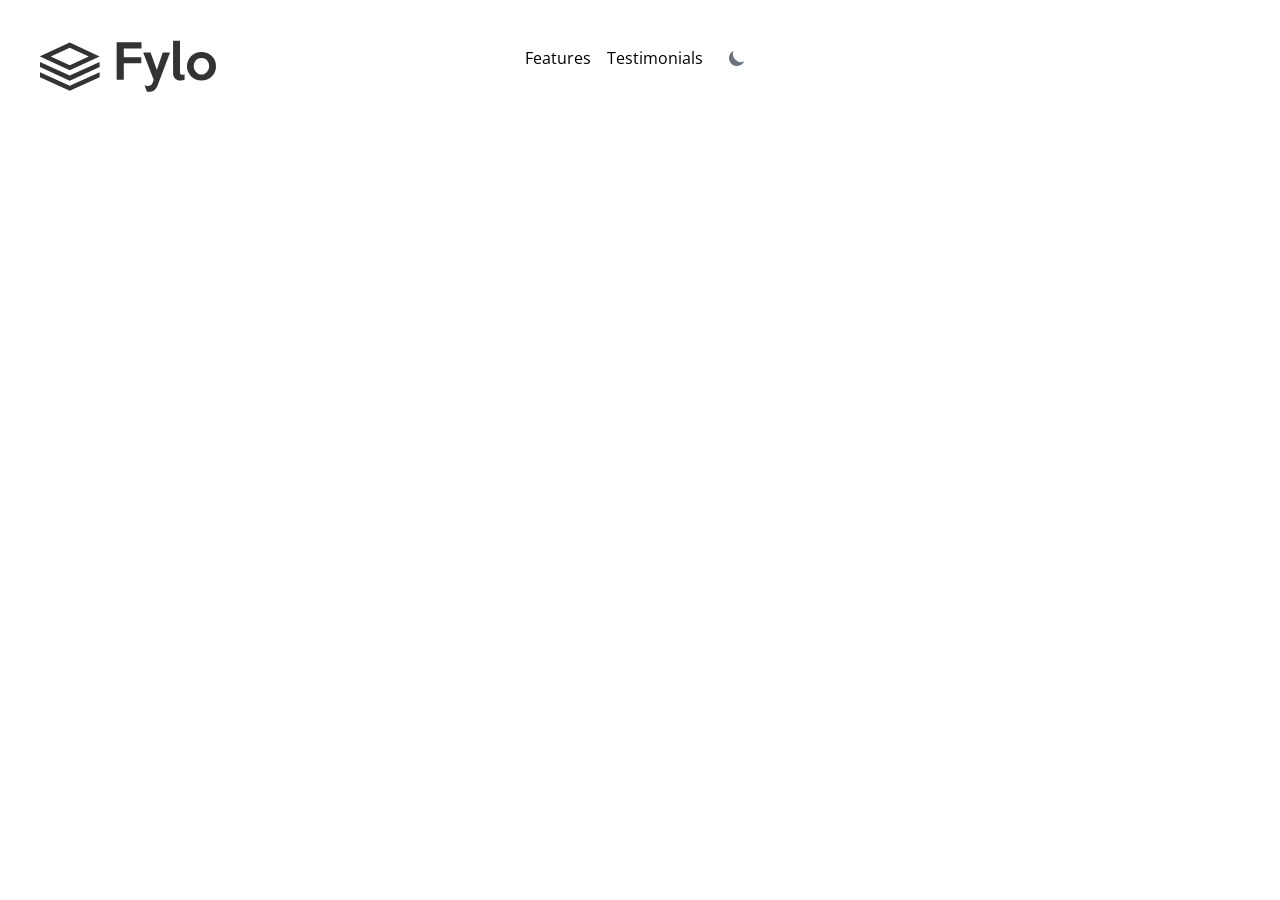
==== src/index.html @ 73c3a091 "set color mode" ====
<!DOCTYPE html>
<html lang="en">
  <head>
    <meta charset="UTF-8" />
    <meta name="viewport" content="width=device-width, initial-scale=1.0" />
    <link rel="preconnect" href="https://fonts.googleapis.com" />
    <link rel="preconnect" href="https://fonts.gstatic.com" crossorigin />
    <link
      href="https://fonts.googleapis.com/css2?family=Open+Sans:wght@400;700&family=Raleway:ital,wght@0,400;0,700;1,400&display=swap"
      rel="stylesheet"
    />
    <link rel="stylesheet" href="../css/style.css" />
    <script>
      if (
        localStorage.getItem("color-theme") === "dark" ||
        (!("color-theme" in localStorage) &&
          window.matchMedia("(prefers-color-scheme: dark)").matches)
      ) {
        document.documentElement.classList.add("dark");
      } else {
        document.documentElement.classList.remove("dark");
      }
    </script>
    <script src="js/script.js" defer></script>
    <title>Fylo</title>
  </head>
  <body class="dark:bg-darkBlue dark:text-white font-opensans">
    <!-- Header -->
    <header class="container mx-auto mt-10 px-6 text-center h-40 md:h-20">
      <!-- Dynamic Logo -->
      <div
        class="bg-logo-light-mode dark:bg-logo-dark-mode bg-no-repeat h-20 w-48 mx-auto md:mx-0 md:absolute top-10 left-10"
      ></div>
      <!-- Menu -->
      <div
        class="flex items-center justify-center space-x-4 md:spce-x-10 md:absoluet top-12 right-10"
      >
        <a href="#features" class="hover:text-accentCyan">Features</a>
        <a href="#testimonials" class="hover:text-accentCyan">Testimonials</a>

        <!-- Dark/Light Mode Button -->
        <button
          id="theme-toggle"
          class="text-gray-500 dark:text-gray-400 hover:bg-gray-100 dark:hover:bg-gray-700 focus:outline-none focus:ring-4 focus:ring-gray-200 dark:focus:ring-gray-700 rounded-lg text-sm p-2"
        >
          <!-- Dark SVG Icon -->
          <svg
            id="theme-toggle-dark-icon"
            class="w-5 h-5 hidden"
            fill="currentColor"
            viewBox="0 0 20 20"
            xmlns="http://www.w3.org/2000/svg"
          >
            <path
              d="M17.293 13.293A8 8 0 016.707 2.707a8.001 8.001 0 1010.586 10.586z"
            ></path>
          </svg>

          <!-- Light SVG Icon -->
          <svg
            id="theme-toggle-light-icon"
            class="w-5 h-5 hidden"
            fill="currentColor"
            viewBox="0 0 20 20"
            xmlns="http://www.w3.org/2000/svg"
          >
            <path
              d="M10 2a1 1 0 011 1v1a1 1 0 11-2 0V3a1 1 0 011-1zm4 8a4 4 0 11-8 0 4 4 0 018 0zm-.464 4.95l.707.707a1 1 0 001.414-1.414l-.707-.707a1 1 0 00-1.414 1.414zm2.12-10.607a1 1 0 010 1.414l-.706.707a1 1 0 11-1.414-1.414l.707-.707a1 1 0 011.414 0zM17 11a1 1 0 100-2h-1a1 1 0 100 2h1zm-7 4a1 1 0 011 1v1a1 1 0 11-2 0v-1a1 1 0 011-1zM5.05 6.464A1 1 0 106.465 5.05l-.708-.707a1 1 0 00-1.414 1.414l.707.707zm1.414 8.486l-.707.707a1 1 0 01-1.414-1.414l.707-.707a1 1 0 011.414 1.414zM4 11a1 1 0 100-2H3a1 1 0 000 2h1z"
              fill-rule="evenodd"
              clip-rule="evenodd"
            ></path>
          </svg>
        </button>
      </div>
    </header>
  </body>
</html>
---- css/style.css ----
/*
! tailwindcss v3.4.5 | MIT License | https://tailwindcss.com
*/

/*
1. Prevent padding and border from affecting element width. (https://github.com/mozdevs/cssremedy/issues/4)
2. Allow adding a border to an element by just adding a border-width. (https://github.com/tailwindcss/tailwindcss/pull/116)
*/

*,
::before,
::after {
  box-sizing: border-box;
  /* 1 */
  border-width: 0;
  /* 2 */
  border-style: solid;
  /* 2 */
  border-color: #e5e7eb;
  /* 2 */
}

::before,
::after {
  --tw-content: '';
}

/*
1. Use a consistent sensible line-height in all browsers.
2. Prevent adjustments of font size after orientation changes in iOS.
3. Use a more readable tab size.
4. Use the user's configured `sans` font-family by default.
5. Use the user's configured `sans` font-feature-settings by default.
6. Use the user's configured `sans` font-variation-settings by default.
7. Disable tap highlights on iOS
*/

html,
:host {
  line-height: 1.5;
  /* 1 */
  -webkit-text-size-adjust: 100%;
  /* 2 */
  -moz-tab-size: 4;
  /* 3 */
  -o-tab-size: 4;
     tab-size: 4;
  /* 3 */
  font-family: Raleway, sans-serif;
  /* 4 */
  font-feature-settings: normal;
  /* 5 */
  font-variation-settings: normal;
  /* 6 */
  -webkit-tap-highlight-color: transparent;
  /* 7 */
}

/*
1. Remove the margin in all browsers.
2. Inherit line-height from `html` so users can set them as a class directly on the `html` element.
*/

body {
  margin: 0;
  /* 1 */
  line-height: inherit;
  /* 2 */
}

/*
1. Add the correct height in Firefox.
2. Correct the inheritance of border color in Firefox. (https://bugzilla.mozilla.org/show_bug.cgi?id=190655)
3. Ensure horizontal rules are visible by default.
*/

hr {
  height: 0;
  /* 1 */
  color: inherit;
  /* 2 */
  border-top-width: 1px;
  /* 3 */
}

/*
Add the correct text decoration in Chrome, Edge, and Safari.
*/

abbr:where([title]) {
  -webkit-text-decoration: underline dotted;
          text-decoration: underline dotted;
}

/*
Remove the default font size and weight for headings.
*/

h1,
h2,
h3,
h4,
h5,
h6 {
  font-size: inherit;
  font-weight: inherit;
}

/*
Reset links to optimize for opt-in styling instead of opt-out.
*/

a {
  color: inherit;
  text-decoration: inherit;
}

/*
Add the correct font weight in Edge and Safari.
*/

b,
strong {
  font-weight: bolder;
}

/*
1. Use the user's configured `mono` font-family by default.
2. Use the user's configured `mono` font-feature-settings by default.
3. Use the user's configured `mono` font-variation-settings by default.
4. Correct the odd `em` font sizing in all browsers.
*/

code,
kbd,
samp,
pre {
  font-family: ui-monospace, SFMono-Regular, Menlo, Monaco, Consolas, "Liberation Mono", "Courier New", monospace;
  /* 1 */
  font-feature-settings: normal;
  /* 2 */
  font-variation-settings: normal;
  /* 3 */
  font-size: 1em;
  /* 4 */
}

/*
Add the correct font size in all browsers.
*/

small {
  font-size: 80%;
}

/*
Prevent `sub` and `sup` elements from affecting the line height in all browsers.
*/

sub,
sup {
  font-size: 75%;
  line-height: 0;
  position: relative;
  vertical-align: baseline;
}

sub {
  bottom: -0.25em;
}

sup {
  top: -0.5em;
}

/*
1. Remove text indentation from table contents in Chrome and Safari. (https://bugs.chromium.org/p/chromium/issues/detail?id=999088, https://bugs.webkit.org/show_bug.cgi?id=201297)
2. Correct table border color inheritance in all Chrome and Safari. (https://bugs.chromium.org/p/chromium/issues/detail?id=935729, https://bugs.webkit.org/show_bug.cgi?id=195016)
3. Remove gaps between table borders by default.
*/

table {
  text-indent: 0;
  /* 1 */
  border-color: inherit;
  /* 2 */
  border-collapse: collapse;
  /* 3 */
}

/*
1. Change the font styles in all browsers.
2. Remove the margin in Firefox and Safari.
3. Remove default padding in all browsers.
*/

button,
input,
optgroup,
select,
textarea {
  font-family: inherit;
  /* 1 */
  font-feature-settings: inherit;
  /* 1 */
  font-variation-settings: inherit;
  /* 1 */
  font-size: 100%;
  /* 1 */
  font-weight: inherit;
  /* 1 */
  line-height: inherit;
  /* 1 */
  letter-spacing: inherit;
  /* 1 */
  color: inherit;
  /* 1 */
  margin: 0;
  /* 2 */
  padding: 0;
  /* 3 */
}

/*
Remove the inheritance of text transform in Edge and Firefox.
*/

button,
select {
  text-transform: none;
}

/*
1. Correct the inability to style clickable types in iOS and Safari.
2. Remove default button styles.
*/

button,
input:where([type='button']),
input:where([type='reset']),
input:where([type='submit']) {
  -webkit-appearance: button;
  /* 1 */
  background-color: transparent;
  /* 2 */
  background-image: none;
  /* 2 */
}

/*
Use the modern Firefox focus style for all focusable elements.
*/

:-moz-focusring {
  outline: auto;
}

/*
Remove the additional `:invalid` styles in Firefox. (https://github.com/mozilla/gecko-dev/blob/2f9eacd9d3d995c937b4251a5557d95d494c9be1/layout/style/res/forms.css#L728-L737)
*/

:-moz-ui-invalid {
  box-shadow: none;
}

/*
Add the correct vertical alignment in Chrome and Firefox.
*/

progress {
  vertical-align: baseline;
}

/*
Correct the cursor style of increment and decrement buttons in Safari.
*/

::-webkit-inner-spin-button,
::-webkit-outer-spin-button {
  height: auto;
}

/*
1. Correct the odd appearance in Chrome and Safari.
2. Correct the outline style in Safari.
*/

[type='search'] {
  -webkit-appearance: textfield;
  /* 1 */
  outline-offset: -2px;
  /* 2 */
}

/*
Remove the inner padding in Chrome and Safari on macOS.
*/

::-webkit-search-decoration {
  -webkit-appearance: none;
}

/*
1. Correct the inability to style clickable types in iOS and Safari.
2. Change font properties to `inherit` in Safari.
*/

::-webkit-file-upload-button {
  -webkit-appearance: button;
  /* 1 */
  font: inherit;
  /* 2 */
}

/*
Add the correct display in Chrome and Safari.
*/

summary {
  display: list-item;
}

/*
Removes the default spacing and border for appropriate elements.
*/

blockquote,
dl,
dd,
h1,
h2,
h3,
h4,
h5,
h6,
hr,
figure,
p,
pre {
  margin: 0;
}

fieldset {
  margin: 0;
  padding: 0;
}

legend {
  padding: 0;
}

ol,
ul,
menu {
  list-style: none;
  margin: 0;
  padding: 0;
}

/*
Reset default styling for dialogs.
*/

dialog {
  padding: 0;
}

/*
Prevent resizing textareas horizontally by default.
*/

textarea {
  resize: vertical;
}

/*
1. Reset the default placeholder opacity in Firefox. (https://github.com/tailwindlabs/tailwindcss/issues/3300)
2. Set the default placeholder color to the user's configured gray 400 color.
*/

input::-moz-placeholder, textarea::-moz-placeholder {
  opacity: 1;
  /* 1 */
  color: #9ca3af;
  /* 2 */
}

input::placeholder,
textarea::placeholder {
  opacity: 1;
  /* 1 */
  color: #9ca3af;
  /* 2 */
}

/*
Set the default cursor for buttons.
*/

button,
[role="button"] {
  cursor: pointer;
}

/*
Make sure disabled buttons don't get the pointer cursor.
*/

:disabled {
  cursor: default;
}

/*
1. Make replaced elements `display: block` by default. (https://github.com/mozdevs/cssremedy/issues/14)
2. Add `vertical-align: middle` to align replaced elements more sensibly by default. (https://github.com/jensimmons/cssremedy/issues/14#issuecomment-634934210)
   This can trigger a poorly considered lint error in some tools but is included by design.
*/

img,
svg,
video,
canvas,
audio,
iframe,
embed,
object {
  display: block;
  /* 1 */
  vertical-align: middle;
  /* 2 */
}

/*
Constrain images and videos to the parent width and preserve their intrinsic aspect ratio. (https://github.com/mozdevs/cssremedy/issues/14)
*/

img,
video {
  max-width: 100%;
  height: auto;
}

/* Make elements with the HTML hidden attribute stay hidden by default */

[hidden] {
  display: none;
}

*, ::before, ::after {
  --tw-border-spacing-x: 0;
  --tw-border-spacing-y: 0;
  --tw-translate-x: 0;
  --tw-translate-y: 0;
  --tw-rotate: 0;
  --tw-skew-x: 0;
  --tw-skew-y: 0;
  --tw-scale-x: 1;
  --tw-scale-y: 1;
  --tw-pan-x:  ;
  --tw-pan-y:  ;
  --tw-pinch-zoom:  ;
  --tw-scroll-snap-strictness: proximity;
  --tw-gradient-from-position:  ;
  --tw-gradient-via-position:  ;
  --tw-gradient-to-position:  ;
  --tw-ordinal:  ;
  --tw-slashed-zero:  ;
  --tw-numeric-figure:  ;
  --tw-numeric-spacing:  ;
  --tw-numeric-fraction:  ;
  --tw-ring-inset:  ;
  --tw-ring-offset-width: 0px;
  --tw-ring-offset-color: #fff;
  --tw-ring-color: rgb(59 130 246 / 0.5);
  --tw-ring-offset-shadow: 0 0 #0000;
  --tw-ring-shadow: 0 0 #0000;
  --tw-shadow: 0 0 #0000;
  --tw-shadow-colored: 0 0 #0000;
  --tw-blur:  ;
  --tw-brightness:  ;
  --tw-contrast:  ;
  --tw-grayscale:  ;
  --tw-hue-rotate:  ;
  --tw-invert:  ;
  --tw-saturate:  ;
  --tw-sepia:  ;
  --tw-drop-shadow:  ;
  --tw-backdrop-blur:  ;
  --tw-backdrop-brightness:  ;
  --tw-backdrop-contrast:  ;
  --tw-backdrop-grayscale:  ;
  --tw-backdrop-hue-rotate:  ;
  --tw-backdrop-invert:  ;
  --tw-backdrop-opacity:  ;
  --tw-backdrop-saturate:  ;
  --tw-backdrop-sepia:  ;
  --tw-contain-size:  ;
  --tw-contain-layout:  ;
  --tw-contain-paint:  ;
  --tw-contain-style:  ;
}

::backdrop {
  --tw-border-spacing-x: 0;
  --tw-border-spacing-y: 0;
  --tw-translate-x: 0;
  --tw-translate-y: 0;
  --tw-rotate: 0;
  --tw-skew-x: 0;
  --tw-skew-y: 0;
  --tw-scale-x: 1;
  --tw-scale-y: 1;
  --tw-pan-x:  ;
  --tw-pan-y:  ;
  --tw-pinch-zoom:  ;
  --tw-scroll-snap-strictness: proximity;
  --tw-gradient-from-position:  ;
  --tw-gradient-via-position:  ;
  --tw-gradient-to-position:  ;
  --tw-ordinal:  ;
  --tw-slashed-zero:  ;
  --tw-numeric-figure:  ;
  --tw-numeric-spacing:  ;
  --tw-numeric-fraction:  ;
  --tw-ring-inset:  ;
  --tw-ring-offset-width: 0px;
  --tw-ring-offset-color: #fff;
  --tw-ring-color: rgb(59 130 246 / 0.5);
  --tw-ring-offset-shadow: 0 0 #0000;
  --tw-ring-shadow: 0 0 #0000;
  --tw-shadow: 0 0 #0000;
  --tw-shadow-colored: 0 0 #0000;
  --tw-blur:  ;
  --tw-brightness:  ;
  --tw-contrast:  ;
  --tw-grayscale:  ;
  --tw-hue-rotate:  ;
  --tw-invert:  ;
  --tw-saturate:  ;
  --tw-sepia:  ;
  --tw-drop-shadow:  ;
  --tw-backdrop-blur:  ;
  --tw-backdrop-brightness:  ;
  --tw-backdrop-contrast:  ;
  --tw-backdrop-grayscale:  ;
  --tw-backdrop-hue-rotate:  ;
  --tw-backdrop-invert:  ;
  --tw-backdrop-opacity:  ;
  --tw-backdrop-saturate:  ;
  --tw-backdrop-sepia:  ;
  --tw-contain-size:  ;
  --tw-contain-layout:  ;
  --tw-contain-paint:  ;
  --tw-contain-style:  ;
}

.container {
  width: 100%;
}

@media (min-width: 640px) {
  .container {
    max-width: 640px;
  }
}

@media (min-width: 768px) {
  .container {
    max-width: 768px;
  }
}

@media (min-width: 1024px) {
  .container {
    max-width: 1024px;
  }
}

@media (min-width: 1280px) {
  .container {
    max-width: 1280px;
  }
}

@media (min-width: 1536px) {
  .container {
    max-width: 1536px;
  }
}

.left-10 {
  left: 2.5rem;
}

.top-10 {
  top: 2.5rem;
}

.right-10 {
  right: 2.5rem;
}

.top-12 {
  top: 3rem;
}

.mx-auto {
  margin-left: auto;
  margin-right: auto;
}

.mt-10 {
  margin-top: 2.5rem;
}

.flex {
  display: flex;
}

.hidden {
  display: none;
}

.h-20 {
  height: 5rem;
}

.h-40 {
  height: 10rem;
}

.h-5 {
  height: 1.25rem;
}

.w-48 {
  width: 12rem;
}

.w-5 {
  width: 1.25rem;
}

.items-center {
  align-items: center;
}

.justify-center {
  justify-content: center;
}

.space-x-4 > :not([hidden]) ~ :not([hidden]) {
  --tw-space-x-reverse: 0;
  margin-right: calc(1rem * var(--tw-space-x-reverse));
  margin-left: calc(1rem * calc(1 - var(--tw-space-x-reverse)));
}

.rounded-lg {
  border-radius: 0.5rem;
}

.bg-logo-light-mode {
  background-image: url('../src/images/logo-light-mode.svg');
}

.bg-no-repeat {
  background-repeat: no-repeat;
}

.p-2 {
  padding: 0.5rem;
}

.px-6 {
  padding-left: 1.5rem;
  padding-right: 1.5rem;
}

.text-center {
  text-align: center;
}

.font-opensans {
  font-family: Open Sans, sans-serif;
}

.text-sm {
  font-size: 0.875rem;
  line-height: 1.25rem;
}

.text-gray-500 {
  --tw-text-opacity: 1;
  color: rgb(107 114 128 / var(--tw-text-opacity));
}

.hover\:bg-gray-100:hover {
  --tw-bg-opacity: 1;
  background-color: rgb(243 244 246 / var(--tw-bg-opacity));
}

.hover\:text-accentCyan:hover {
  --tw-text-opacity: 1;
  color: hsl(176 68% 64% / var(--tw-text-opacity));
}

.focus\:outline-none:focus {
  outline: 2px solid transparent;
  outline-offset: 2px;
}

.focus\:ring-4:focus {
  --tw-ring-offset-shadow: var(--tw-ring-inset) 0 0 0 var(--tw-ring-offset-width) var(--tw-ring-offset-color);
  --tw-ring-shadow: var(--tw-ring-inset) 0 0 0 calc(4px + var(--tw-ring-offset-width)) var(--tw-ring-color);
  box-shadow: var(--tw-ring-offset-shadow), var(--tw-ring-shadow), var(--tw-shadow, 0 0 #0000);
}

.focus\:ring-gray-200:focus {
  --tw-ring-opacity: 1;
  --tw-ring-color: rgb(229 231 235 / var(--tw-ring-opacity));
}

.dark\:bg-darkBlue:is(.dark *) {
  --tw-bg-opacity: 1;
  background-color: hsl(217 28% 15% / var(--tw-bg-opacity));
}

.dark\:bg-logo-dark-mode:is(.dark *) {
  background-image: url('../src/images/logo-dark-mode.svg');
}

.dark\:text-white:is(.dark *) {
  --tw-text-opacity: 1;
  color: rgb(255 255 255 / var(--tw-text-opacity));
}

.dark\:text-gray-400:is(.dark *) {
  --tw-text-opacity: 1;
  color: rgb(156 163 175 / var(--tw-text-opacity));
}

.dark\:hover\:bg-gray-700:hover:is(.dark *) {
  --tw-bg-opacity: 1;
  background-color: rgb(55 65 81 / var(--tw-bg-opacity));
}

.dark\:focus\:ring-gray-700:focus:is(.dark *) {
  --tw-ring-opacity: 1;
  --tw-ring-color: rgb(55 65 81 / var(--tw-ring-opacity));
}

@media (min-width: 768px) {
  .md\:absolute {
    position: absolute;
  }

  .md\:mx-0 {
    margin-left: 0px;
    margin-right: 0px;
  }

  .md\:h-20 {
    height: 5rem;
  }
}
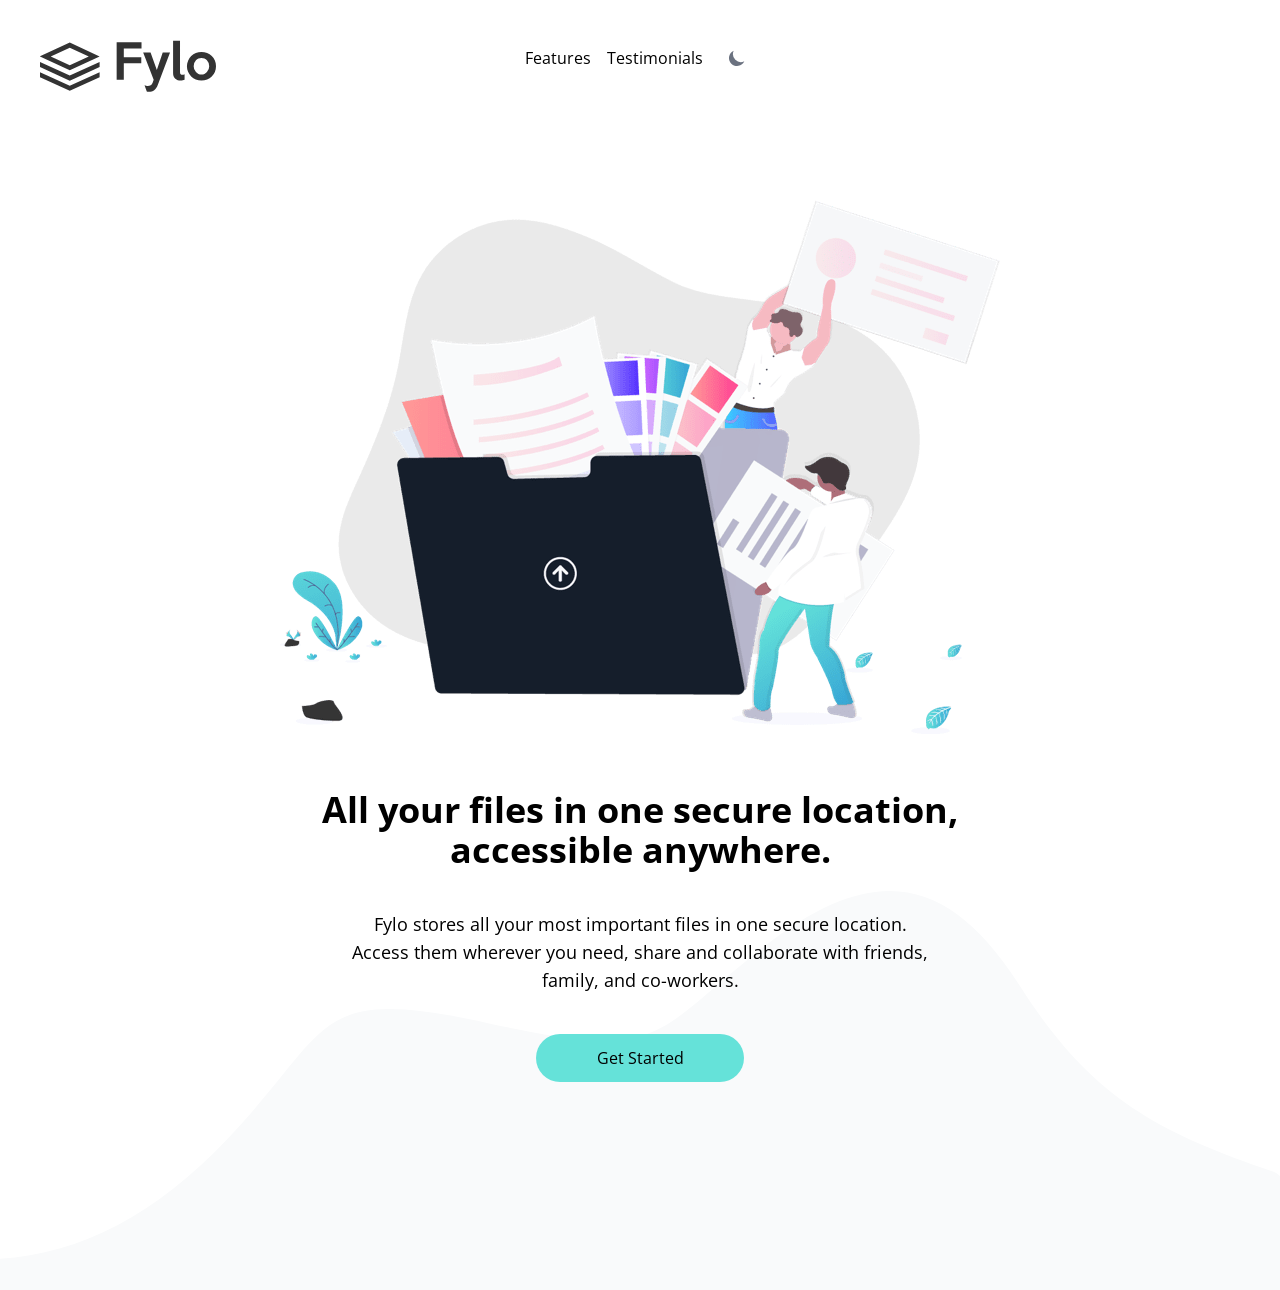
==== commit fad7cf18: "hero section" ====
--- a/src/index.html
+++ b/src/index.html
@@ -73,5 +73,29 @@
         </button>
       </div>
     </header>
+
+    <!-- Hero Section -->
+    <section
+      id="hero"
+      class="bg-curvy-light-mode dark:bg-curvy-dark-mode bg-no-repeat bg-contain bg-bottom"
+    >
+      <!-- Hero Container -->
+      <div class="container mx-auto px-6 text-center md:pt-20 pb-52">
+        <img src="images/illustration-intro.png" alt="" class="mx-auto" />
+        <h1
+          class="max-w-2xl mx-auto mb-10 text-3xl font-bold leading-normal mt-14 md:text-4xl"
+        >
+          All your files in one secure location, accessible anywhere.
+        </h1>
+        <p class="max-w-xs mx-auto mb-10 text-sm md:max-w-xl md:text-lg">
+          Fylo stores all your most important files in one secure location.
+          Access them wherever you need, share and collaborate with friends,
+          family, and co-workers.
+        </p>
+        <button class="p-3 rounded-full w-52 bg-accentCyan hover:scale-95">
+          Get Started
+        </button>
+      </div>
+    </section>
   </body>
 </html>
--- a/css/style.css
+++ b/css/style.css
@@ -613,6 +613,14 @@
   margin-top: 2.5rem;
 }
 
+.mb-10 {
+  margin-bottom: 2.5rem;
+}
+
+.mt-14 {
+  margin-top: 3.5rem;
+}
+
 .flex {
   display: flex;
 }
@@ -639,6 +647,18 @@
 
 .w-5 {
   width: 1.25rem;
+}
+
+.w-52 {
+  width: 13rem;
+}
+
+.max-w-2xl {
+  max-width: 42rem;
+}
+
+.max-w-xs {
+  max-width: 20rem;
 }
 
 .items-center {
@@ -659,16 +679,41 @@
   border-radius: 0.5rem;
 }
 
+.rounded-full {
+  border-radius: 9999px;
+}
+
+.bg-accentCyan {
+  --tw-bg-opacity: 1;
+  background-color: hsl(176 68% 64% / var(--tw-bg-opacity));
+}
+
 .bg-logo-light-mode {
   background-image: url('../src/images/logo-light-mode.svg');
 }
 
+.bg-curvy-light-mode {
+  background-image: url('../src/images/bg-curvy-light-mode.svg');
+}
+
+.bg-contain {
+  background-size: contain;
+}
+
+.bg-bottom {
+  background-position: bottom;
+}
+
 .bg-no-repeat {
   background-repeat: no-repeat;
 }
 
 .p-2 {
   padding: 0.5rem;
+}
+
+.p-3 {
+  padding: 0.75rem;
 }
 
 .px-6 {
@@ -676,6 +721,10 @@
   padding-right: 1.5rem;
 }
 
+.pb-52 {
+  padding-bottom: 13rem;
+}
+
 .text-center {
   text-align: center;
 }
@@ -689,9 +738,28 @@
   line-height: 1.25rem;
 }
 
+.text-3xl {
+  font-size: 1.875rem;
+  line-height: 2.25rem;
+}
+
+.font-bold {
+  font-weight: 700;
+}
+
+.leading-normal {
+  line-height: 1.5;
+}
+
 .text-gray-500 {
   --tw-text-opacity: 1;
   color: rgb(107 114 128 / var(--tw-text-opacity));
+}
+
+.hover\:scale-95:hover {
+  --tw-scale-x: .95;
+  --tw-scale-y: .95;
+  transform: translate(var(--tw-translate-x), var(--tw-translate-y)) rotate(var(--tw-rotate)) skewX(var(--tw-skew-x)) skewY(var(--tw-skew-y)) scaleX(var(--tw-scale-x)) scaleY(var(--tw-scale-y));
 }
 
 .hover\:bg-gray-100:hover {
@@ -729,6 +797,10 @@
   background-image: url('../src/images/logo-dark-mode.svg');
 }
 
+.dark\:bg-curvy-dark-mode:is(.dark *) {
+  background-image: url('../src/images/bg-curvy-dark-mode.svg');
+}
+
 .dark\:text-white:is(.dark *) {
   --tw-text-opacity: 1;
   color: rgb(255 255 255 / var(--tw-text-opacity));
@@ -762,4 +834,22 @@
   .md\:h-20 {
     height: 5rem;
   }
-}
+
+  .md\:max-w-xl {
+    max-width: 36rem;
+  }
+
+  .md\:pt-20 {
+    padding-top: 5rem;
+  }
+
+  .md\:text-4xl {
+    font-size: 2.25rem;
+    line-height: 2.5rem;
+  }
+
+  .md\:text-lg {
+    font-size: 1.125rem;
+    line-height: 1.75rem;
+  }
+}
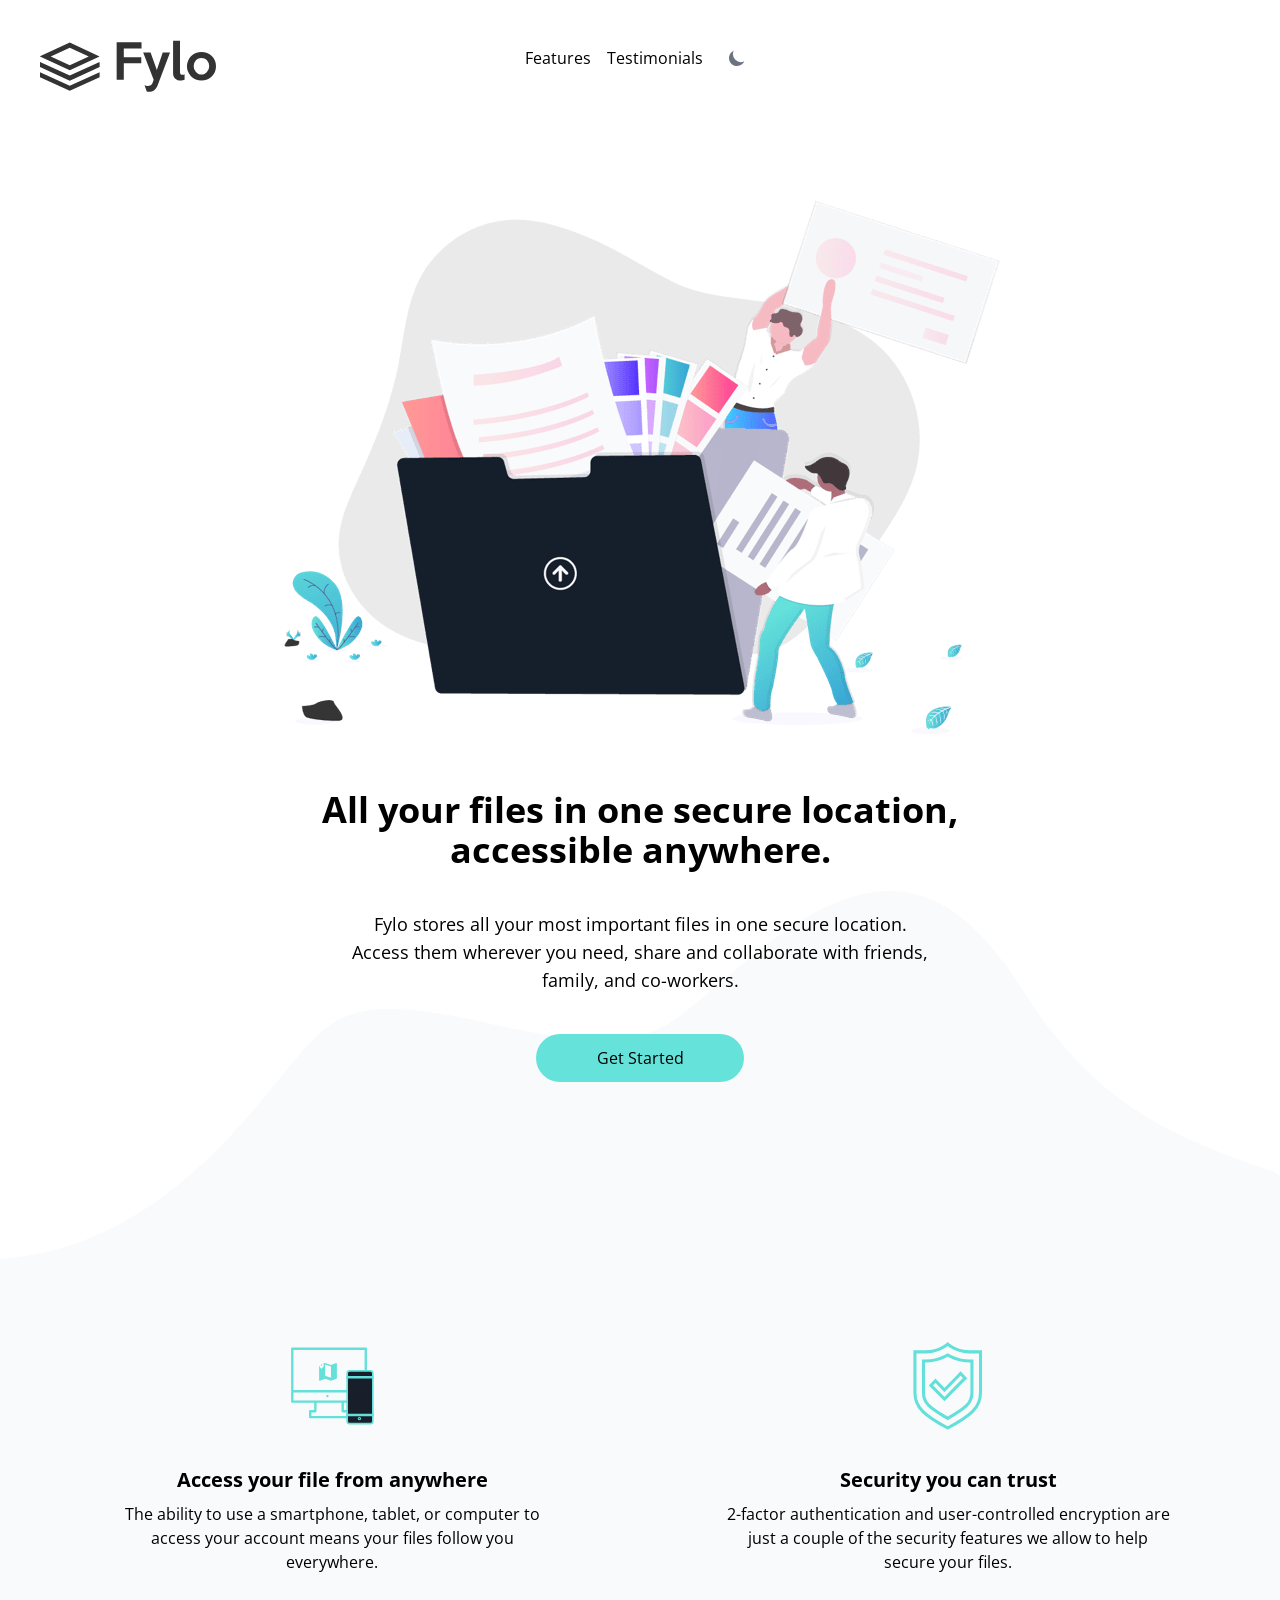
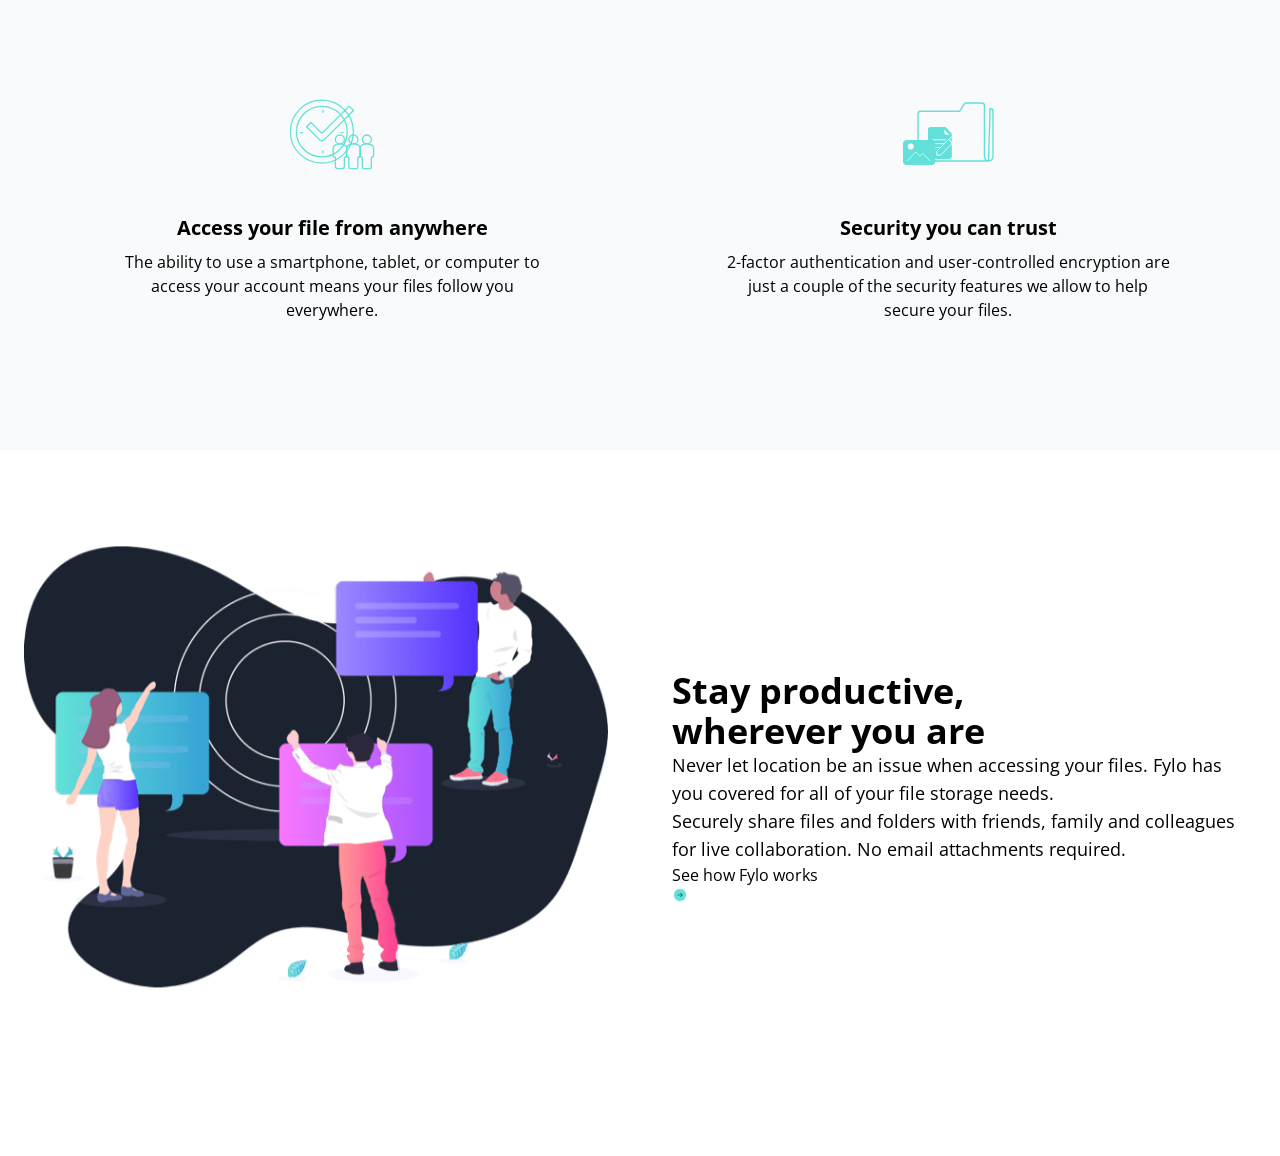
==== commit 6a0d9ab1: "features & productive sections" ====
--- a/src/index.html
+++ b/src/index.html
@@ -97,5 +97,112 @@
         </button>
       </div>
     </section>
+
+    <!-- Features Section -->
+    <section id="features" class="pt-12 bg-gray-50 dark:bg-darkBlue1">
+      <!-- Features Container -->
+      <div class="container mx-auto px-6 pb-32">
+        <!-- First Row -->
+        <div
+          class="flex flex-col space-y-24 text-center md:flex-row md:space-y-0"
+        >
+          <!-- Item 1 -->
+          <div class="flex flex-col items-center space-y-2 md:w-1/2">
+            <div class="flex items-center justify-center h-24 mb-6">
+              <img src="images/icon-access-anywhere.svg" alt="" />
+            </div>
+            <h3 class="text-xl font-bold">Access your file from anywhere</h3>
+            <p class="max-w-md">
+              The ability to use a smartphone, tablet, or computer to access
+              your account means your files follow you everywhere.
+            </p>
+          </div>
+
+          <!-- Item 2 -->
+          <div class="flex flex-col items-center space-y-2 md:w-1/2">
+            <div class="flex items-center justify-center h-24 mb-6">
+              <img src="images/icon-security.svg" alt="" />
+            </div>
+            <h3 class="text-xl font-bold">Security you can trust</h3>
+            <p class="max-w-md">
+              2-factor authentication and user-controlled encryption are just a
+              couple of the security features we allow to help secure your
+              files.
+            </p>
+          </div>
+        </div>
+
+        <!-- Second Row -->
+        <div
+          class="flex flex-col space-y-24 mt-28 text-center md:flex-row md:space-y-0"
+        >
+          <!-- Item 3 -->
+          <div class="flex flex-col items-center space-y-2 md:w-1/2">
+            <div class="flex items-center justify-center h-24 mb-6">
+              <img src="images/icon-collaboration.svg" alt="" />
+            </div>
+            <h3 class="text-xl font-bold">Access your file from anywhere</h3>
+            <p class="max-w-md">
+              The ability to use a smartphone, tablet, or computer to access
+              your account means your files follow you everywhere.
+            </p>
+          </div>
+          <!-- Item 4 -->
+          <div class="flex flex-col items-center space-y-2 md:w-1/2">
+            <div class="flex items-center justify-center h-24 mb-6">
+              <img src="images/icon-any-file.svg" alt="" />
+            </div>
+            <h3 class="text-xl font-bold">Security you can trust</h3>
+            <p class="max-w-md">
+              2-factor authentication and user-controlled encryption are just a
+              couple of the security features we allow to help secure your
+              files.
+            </p>
+          </div>
+        </div>
+      </div>
+    </section>
+
+    <!-- Productive Section -->
+    <section id="productive" class="bg-white dark:bg-darkBlue">
+      <!-- Productive Container -->
+      <div
+        class="container flex flex-col items-center mx-auto px-6 pt-24 pb-32 md:flex-row md:space-x-16"
+      >
+        <!-- Image -->
+        <div class="md:w-1/2">
+          <img
+            src="images/illustration-stay-productive.png"
+            alt=""
+            class="mb-10"
+          />
+        </div>
+
+        <!-- Content -->
+        <div class="flex flex-col items-start md:w-1/2">
+          <div class="flex flex-col space-y-5">
+            <h4 class="max-w-md text-xl font-bold md:text-4xl">
+              Stay productive, wherever you are
+            </h4>
+            <p class="text-md md:text-lg">
+              Never let location be an issue when accessing your files. Fylo has
+              you covered for all of your file storage needs.
+            </p>
+            <p class="text-md md:text-lg">
+              Securely share files and folders with friends, family and
+              colleagues for live collaboration. No email attachments required.
+            </p>
+          </div>
+
+          <!-- Link -->
+          <div class="block mt-4">
+            <a href="#" class="border-b border-accentCyan text-accentCyan">
+              See how Fylo works
+              <img src="images/icon-arrow.svg" alt="" class="inline pb-2" />
+            </a>
+          </div>
+        </div>
+      </div>
+    </section>
   </body>
 </html>
--- a/css/style.css
+++ b/css/style.css
@@ -621,6 +621,14 @@
   margin-top: 3.5rem;
 }
 
+.mb-6 {
+  margin-bottom: 1.5rem;
+}
+
+.mt-28 {
+  margin-top: 7rem;
+}
+
 .flex {
   display: flex;
 }
@@ -641,6 +649,10 @@
   height: 1.25rem;
 }
 
+.h-24 {
+  height: 6rem;
+}
+
 .w-48 {
   width: 12rem;
 }
@@ -659,6 +671,14 @@
 
 .max-w-xs {
   max-width: 20rem;
+}
+
+.max-w-md {
+  max-width: 28rem;
+}
+
+.flex-col {
+  flex-direction: column;
 }
 
 .items-center {
@@ -675,6 +695,18 @@
   margin-left: calc(1rem * calc(1 - var(--tw-space-x-reverse)));
 }
 
+.space-y-24 > :not([hidden]) ~ :not([hidden]) {
+  --tw-space-y-reverse: 0;
+  margin-top: calc(6rem * calc(1 - var(--tw-space-y-reverse)));
+  margin-bottom: calc(6rem * var(--tw-space-y-reverse));
+}
+
+.space-y-2 > :not([hidden]) ~ :not([hidden]) {
+  --tw-space-y-reverse: 0;
+  margin-top: calc(0.5rem * calc(1 - var(--tw-space-y-reverse)));
+  margin-bottom: calc(0.5rem * var(--tw-space-y-reverse));
+}
+
 .rounded-lg {
   border-radius: 0.5rem;
 }
@@ -688,6 +720,16 @@
   background-color: hsl(176 68% 64% / var(--tw-bg-opacity));
 }
 
+.bg-gray-50 {
+  --tw-bg-opacity: 1;
+  background-color: rgb(249 250 251 / var(--tw-bg-opacity));
+}
+
+.bg-white {
+  --tw-bg-opacity: 1;
+  background-color: rgb(255 255 255 / var(--tw-bg-opacity));
+}
+
 .bg-logo-light-mode {
   background-image: url('../src/images/logo-light-mode.svg');
 }
@@ -725,6 +767,18 @@
   padding-bottom: 13rem;
 }
 
+.pt-12 {
+  padding-top: 3rem;
+}
+
+.pb-32 {
+  padding-bottom: 8rem;
+}
+
+.pt-24 {
+  padding-top: 6rem;
+}
+
 .text-center {
   text-align: center;
 }
@@ -741,6 +795,11 @@
 .text-3xl {
   font-size: 1.875rem;
   line-height: 2.25rem;
+}
+
+.text-xl {
+  font-size: 1.25rem;
+  line-height: 1.75rem;
 }
 
 .font-bold {
@@ -793,6 +852,11 @@
   background-color: hsl(217 28% 15% / var(--tw-bg-opacity));
 }
 
+.dark\:bg-darkBlue1:is(.dark *) {
+  --tw-bg-opacity: 1;
+  background-color: hsl(218 28% 13% / var(--tw-bg-opacity));
+}
+
 .dark\:bg-logo-dark-mode:is(.dark *) {
   background-image: url('../src/images/logo-dark-mode.svg');
 }
@@ -835,8 +899,28 @@
     height: 5rem;
   }
 
+  .md\:w-1\/2 {
+    width: 50%;
+  }
+
   .md\:max-w-xl {
     max-width: 36rem;
+  }
+
+  .md\:flex-row {
+    flex-direction: row;
+  }
+
+  .md\:space-y-0 > :not([hidden]) ~ :not([hidden]) {
+    --tw-space-y-reverse: 0;
+    margin-top: calc(0px * calc(1 - var(--tw-space-y-reverse)));
+    margin-bottom: calc(0px * var(--tw-space-y-reverse));
+  }
+
+  .md\:space-x-16 > :not([hidden]) ~ :not([hidden]) {
+    --tw-space-x-reverse: 0;
+    margin-right: calc(4rem * var(--tw-space-x-reverse));
+    margin-left: calc(4rem * calc(1 - var(--tw-space-x-reverse)));
   }
 
   .md\:pt-20 {
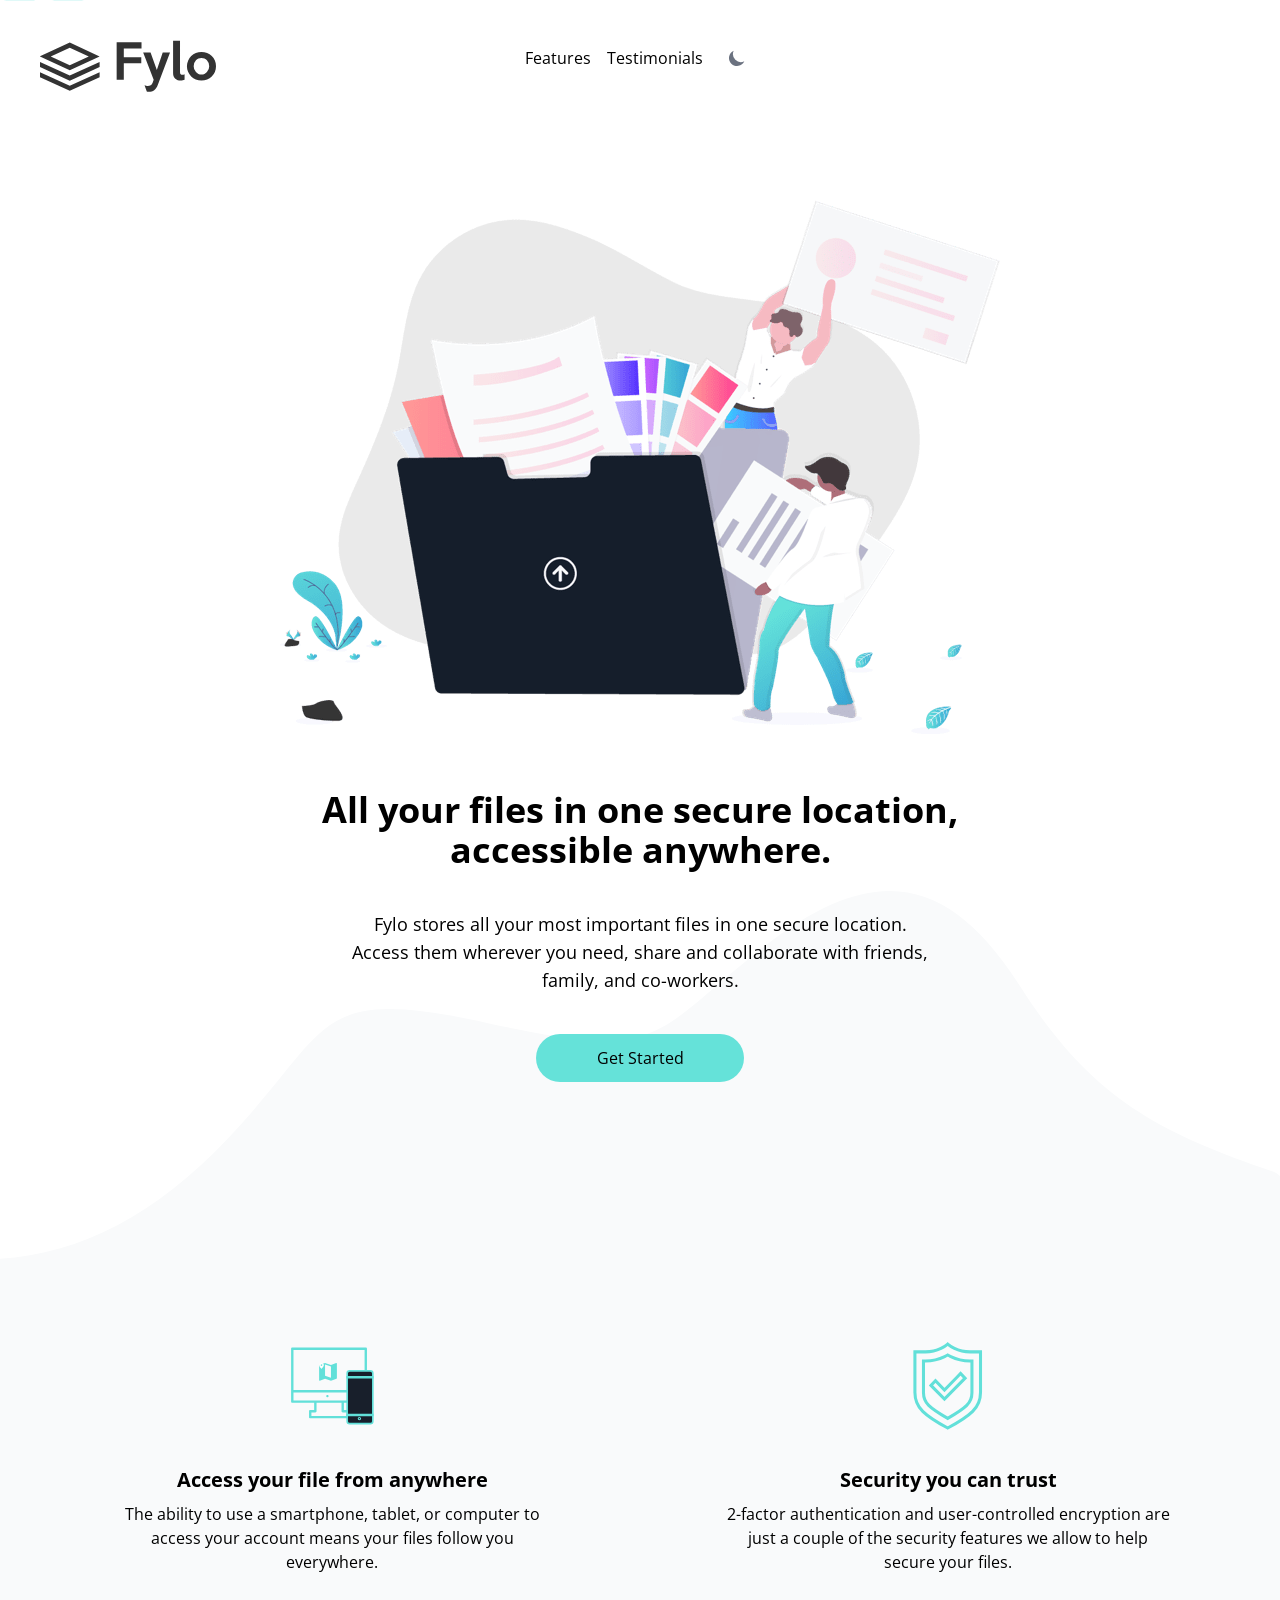
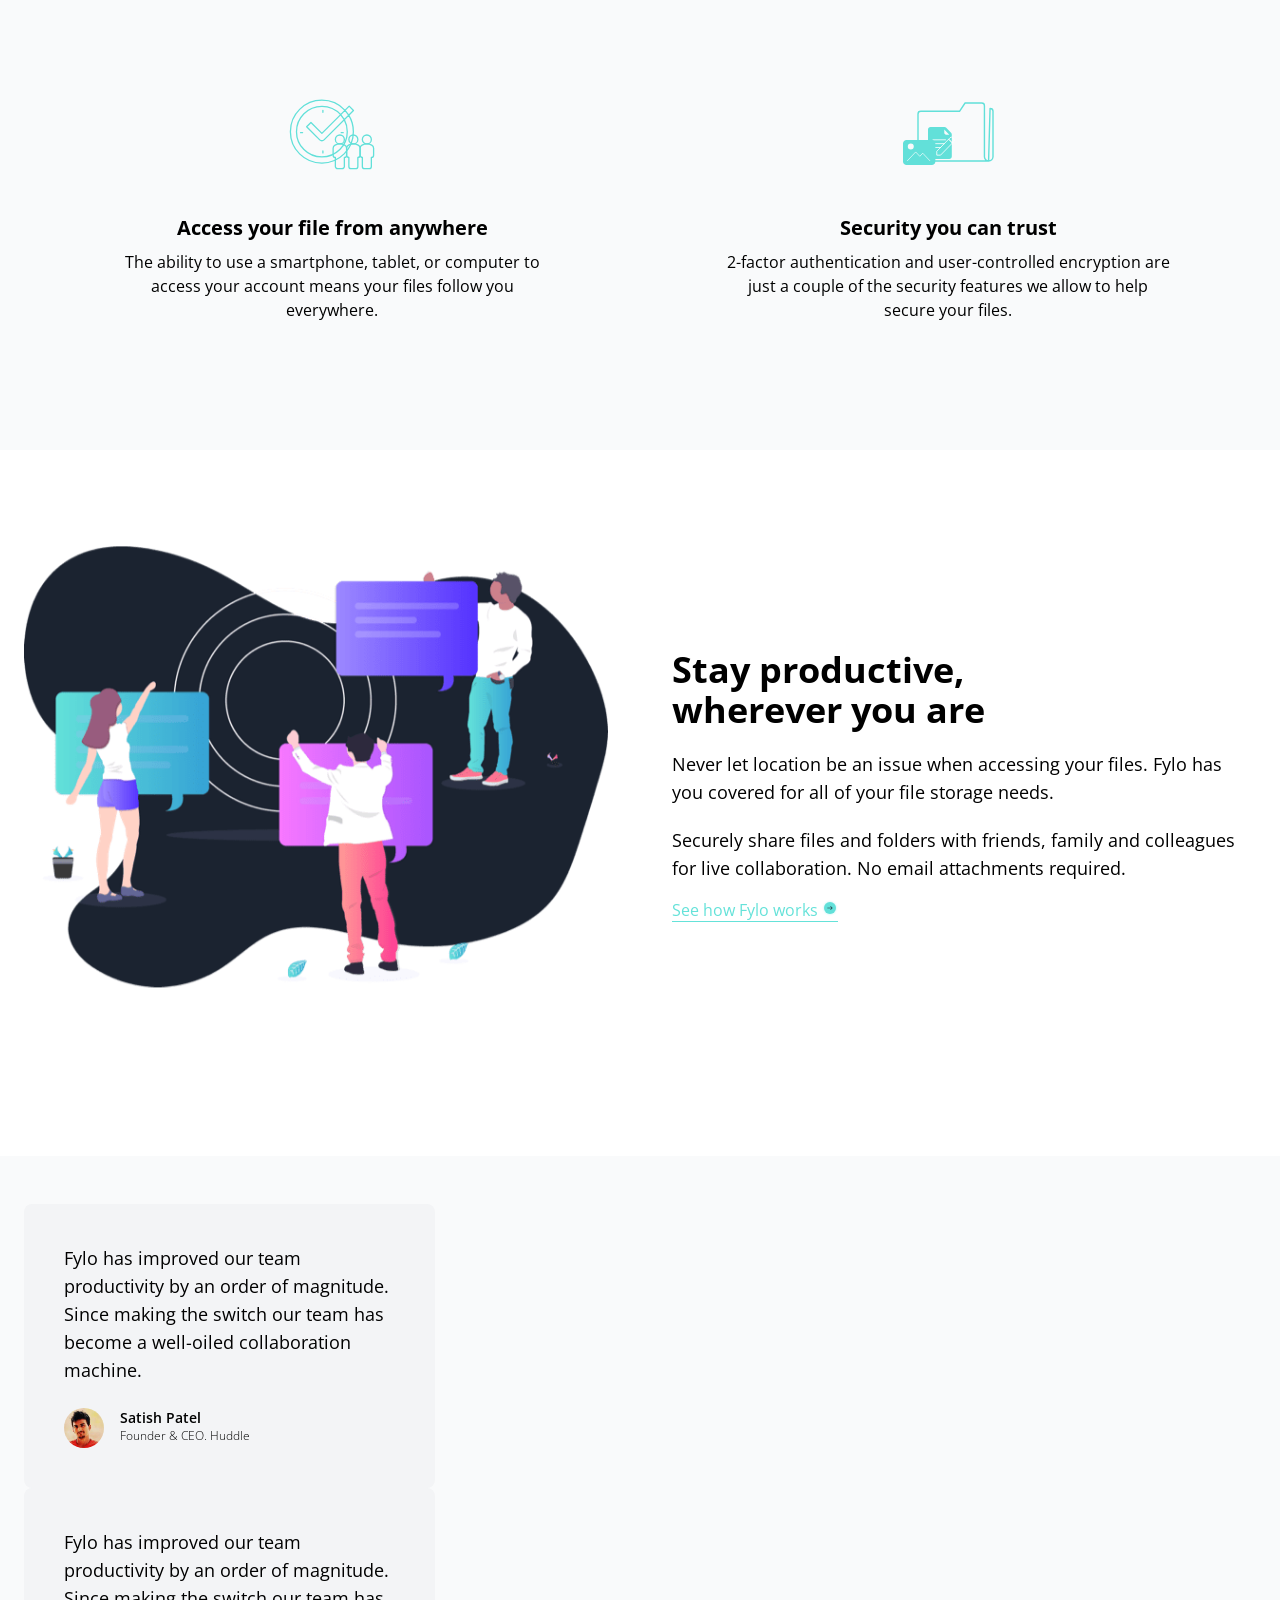
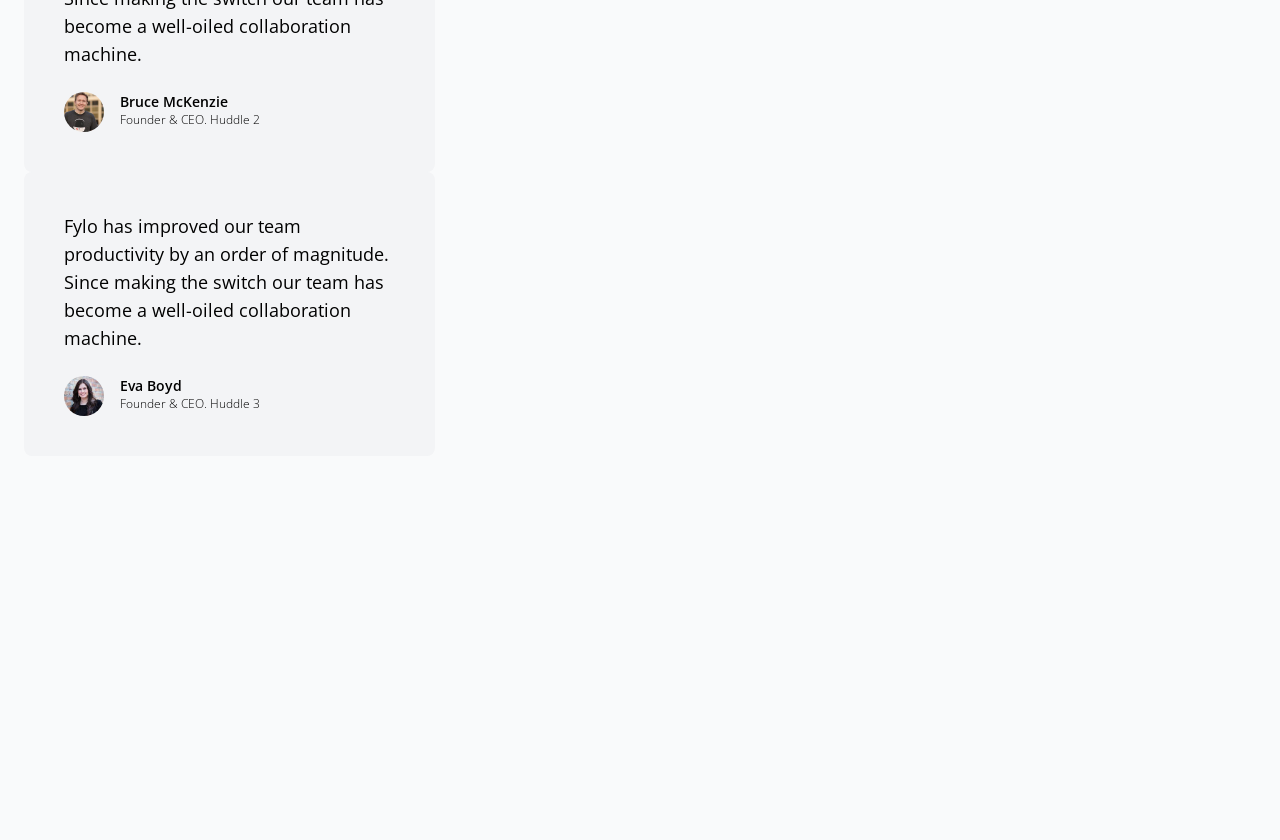
==== commit 0d5a9bf7: "testimonials" ====
--- a/src/index.html
+++ b/src/index.html
@@ -204,5 +204,87 @@
         </div>
       </div>
     </section>
+
+    <!-- Testimonials Section -->
+    <section id="testimonials" class="bg-gray-50 dark:bg-darkBlue">
+      <!-- Testimonials Container -->
+      <div class="container mx-auto px-6 pt-12 pb-80 md:pb-96">
+        <!-- Boxes Container -->
+        <img
+          src="images/bg-quotes.png"
+          alt=""
+          class="absolute left-1 -top-2 w-10 md:-top-16 md:w-20"
+        />
+
+        <!-- Box 1 -->
+        <div
+          class="flex flex-col p-10 space-y-6 rounded-lg bg-gray-100 dark:bg-darkBlue3 md:w-1/3"
+        >
+          <p class="text-sm leading-5 md:text-lg">
+            Fylo has improved our team productivity by an order of magnitude.
+            Since making the switch our team has become a well-oiled
+            collaboration machine.
+          </p>
+          <!-- Customer Info -->
+          <div class="flex space-x-4">
+            <img
+              src="images/profile-1.jpg"
+              alt=""
+              class="w-10 h-10 rounded-full"
+            />
+            <div>
+              <h5 class="text-sm font-semibold">Satish Patel</h5>
+              <p class="text-xs font-extralight">Founder & CEO. Huddle</p>
+            </div>
+          </div>
+        </div>
+
+        <!-- Box 2 -->
+        <div
+          class="flex flex-col p-10 space-y-6 rounded-lg bg-gray-100 dark:bg-darkBlue3 md:w-1/3"
+        >
+          <p class="text-sm leading-5 md:text-lg">
+            Fylo has improved our team productivity by an order of magnitude.
+            Since making the switch our team has become a well-oiled
+            collaboration machine.
+          </p>
+          <!-- Customer Info -->
+          <div class="flex space-x-4">
+            <img
+              src="images/profile-2.jpg"
+              alt=""
+              class="w-10 h-10 rounded-full"
+            />
+            <div>
+              <h5 class="text-sm font-semibold">Bruce McKenzie</h5>
+              <p class="text-xs font-extralight">Founder & CEO. Huddle 2</p>
+            </div>
+          </div>
+        </div>
+
+        <!-- Box 3 -->
+        <div
+          class="flex flex-col p-10 space-y-6 rounded-lg bg-gray-100 dark:bg-darkBlue3 md:w-1/3"
+        >
+          <p class="text-sm leading-5 md:text-lg">
+            Fylo has improved our team productivity by an order of magnitude.
+            Since making the switch our team has become a well-oiled
+            collaboration machine.
+          </p>
+          <!-- Customer Info -->
+          <div class="flex space-x-4">
+            <img
+              src="images/profile-3.jpg"
+              alt=""
+              class="w-10 h-10 rounded-full"
+            />
+            <div>
+              <h5 class="text-sm font-semibold">Eva Boyd</h5>
+              <p class="text-xs font-extralight">Founder & CEO. Huddle 3</p>
+            </div>
+          </div>
+        </div>
+      </div>
+    </section>
   </body>
 </html>
--- a/css/style.css
+++ b/css/style.css
@@ -588,16 +588,28 @@
   }
 }
 
+.absolute {
+  position: absolute;
+}
+
+.-top-2 {
+  top: -0.5rem;
+}
+
+.left-1 {
+  left: 0.25rem;
+}
+
 .left-10 {
   left: 2.5rem;
 }
 
+.right-10 {
+  right: 2.5rem;
+}
+
 .top-10 {
   top: 2.5rem;
-}
-
-.right-10 {
-  right: 2.5rem;
 }
 
 .top-12 {
@@ -609,26 +621,38 @@
   margin-right: auto;
 }
 
+.mb-10 {
+  margin-bottom: 2.5rem;
+}
+
+.mb-6 {
+  margin-bottom: 1.5rem;
+}
+
 .mt-10 {
   margin-top: 2.5rem;
 }
 
-.mb-10 {
-  margin-bottom: 2.5rem;
-}
-
 .mt-14 {
   margin-top: 3.5rem;
 }
 
-.mb-6 {
-  margin-bottom: 1.5rem;
-}
-
 .mt-28 {
   margin-top: 7rem;
 }
 
+.mt-4 {
+  margin-top: 1rem;
+}
+
+.block {
+  display: block;
+}
+
+.inline {
+  display: inline;
+}
+
 .flex {
   display: flex;
 }
@@ -637,10 +661,18 @@
   display: none;
 }
 
+.h-10 {
+  height: 2.5rem;
+}
+
 .h-20 {
   height: 5rem;
 }
 
+.h-24 {
+  height: 6rem;
+}
+
 .h-40 {
   height: 10rem;
 }
@@ -649,8 +681,8 @@
   height: 1.25rem;
 }
 
-.h-24 {
-  height: 6rem;
+.w-10 {
+  width: 2.5rem;
 }
 
 .w-48 {
@@ -669,16 +701,20 @@
   max-width: 42rem;
 }
 
+.max-w-md {
+  max-width: 28rem;
+}
+
 .max-w-xs {
   max-width: 20rem;
 }
 
-.max-w-md {
-  max-width: 28rem;
-}
-
 .flex-col {
   flex-direction: column;
+}
+
+.items-start {
+  align-items: flex-start;
 }
 
 .items-center {
@@ -695,24 +731,45 @@
   margin-left: calc(1rem * calc(1 - var(--tw-space-x-reverse)));
 }
 
+.space-y-2 > :not([hidden]) ~ :not([hidden]) {
+  --tw-space-y-reverse: 0;
+  margin-top: calc(0.5rem * calc(1 - var(--tw-space-y-reverse)));
+  margin-bottom: calc(0.5rem * var(--tw-space-y-reverse));
+}
+
 .space-y-24 > :not([hidden]) ~ :not([hidden]) {
   --tw-space-y-reverse: 0;
   margin-top: calc(6rem * calc(1 - var(--tw-space-y-reverse)));
   margin-bottom: calc(6rem * var(--tw-space-y-reverse));
 }
 
-.space-y-2 > :not([hidden]) ~ :not([hidden]) {
+.space-y-5 > :not([hidden]) ~ :not([hidden]) {
   --tw-space-y-reverse: 0;
-  margin-top: calc(0.5rem * calc(1 - var(--tw-space-y-reverse)));
-  margin-bottom: calc(0.5rem * var(--tw-space-y-reverse));
+  margin-top: calc(1.25rem * calc(1 - var(--tw-space-y-reverse)));
+  margin-bottom: calc(1.25rem * var(--tw-space-y-reverse));
+}
+
+.space-y-6 > :not([hidden]) ~ :not([hidden]) {
+  --tw-space-y-reverse: 0;
+  margin-top: calc(1.5rem * calc(1 - var(--tw-space-y-reverse)));
+  margin-bottom: calc(1.5rem * var(--tw-space-y-reverse));
+}
+
+.rounded-full {
+  border-radius: 9999px;
 }
 
 .rounded-lg {
   border-radius: 0.5rem;
 }
 
-.rounded-full {
-  border-radius: 9999px;
+.border-b {
+  border-bottom-width: 1px;
+}
+
+.border-accentCyan {
+  --tw-border-opacity: 1;
+  border-color: hsl(176 68% 64% / var(--tw-border-opacity));
 }
 
 .bg-accentCyan {
@@ -720,6 +777,11 @@
   background-color: hsl(176 68% 64% / var(--tw-bg-opacity));
 }
 
+.bg-gray-100 {
+  --tw-bg-opacity: 1;
+  background-color: rgb(243 244 246 / var(--tw-bg-opacity));
+}
+
 .bg-gray-50 {
   --tw-bg-opacity: 1;
   background-color: rgb(249 250 251 / var(--tw-bg-opacity));
@@ -730,14 +792,14 @@
   background-color: rgb(255 255 255 / var(--tw-bg-opacity));
 }
 
+.bg-curvy-light-mode {
+  background-image: url('../src/images/bg-curvy-light-mode.svg');
+}
+
 .bg-logo-light-mode {
   background-image: url('../src/images/logo-light-mode.svg');
 }
 
-.bg-curvy-light-mode {
-  background-image: url('../src/images/bg-curvy-light-mode.svg');
-}
-
 .bg-contain {
   background-size: contain;
 }
@@ -748,6 +810,10 @@
 
 .bg-no-repeat {
   background-repeat: no-repeat;
+}
+
+.p-10 {
+  padding: 2.5rem;
 }
 
 .p-2 {
@@ -763,18 +829,26 @@
   padding-right: 1.5rem;
 }
 
+.pb-2 {
+  padding-bottom: 0.5rem;
+}
+
+.pb-32 {
+  padding-bottom: 8rem;
+}
+
 .pb-52 {
   padding-bottom: 13rem;
 }
 
+.pb-80 {
+  padding-bottom: 20rem;
+}
+
 .pt-12 {
   padding-top: 3rem;
 }
 
-.pb-32 {
-  padding-bottom: 8rem;
-}
-
 .pt-24 {
   padding-top: 6rem;
 }
@@ -785,6 +859,11 @@
 
 .font-opensans {
   font-family: Open Sans, sans-serif;
+}
+
+.text-3xl {
+  font-size: 1.875rem;
+  line-height: 2.25rem;
 }
 
 .text-sm {
@@ -792,22 +871,39 @@
   line-height: 1.25rem;
 }
 
-.text-3xl {
-  font-size: 1.875rem;
-  line-height: 2.25rem;
-}
-
 .text-xl {
   font-size: 1.25rem;
   line-height: 1.75rem;
 }
 
+.text-xs {
+  font-size: 0.75rem;
+  line-height: 1rem;
+}
+
 .font-bold {
   font-weight: 700;
 }
 
+.font-extralight {
+  font-weight: 200;
+}
+
+.font-semibold {
+  font-weight: 600;
+}
+
+.leading-5 {
+  line-height: 1.25rem;
+}
+
 .leading-normal {
   line-height: 1.5;
+}
+
+.text-accentCyan {
+  --tw-text-opacity: 1;
+  color: hsl(176 68% 64% / var(--tw-text-opacity));
 }
 
 .text-gray-500 {
@@ -857,12 +953,22 @@
   background-color: hsl(218 28% 13% / var(--tw-bg-opacity));
 }
 
+.dark\:bg-darkBlue3:is(.dark *) {
+  --tw-bg-opacity: 1;
+  background-color: hsl(219 30% 18% / var(--tw-bg-opacity));
+}
+
+.dark\:bg-curvy-dark-mode:is(.dark *) {
+  background-image: url('../src/images/bg-curvy-dark-mode.svg');
+}
+
 .dark\:bg-logo-dark-mode:is(.dark *) {
   background-image: url('../src/images/logo-dark-mode.svg');
 }
 
-.dark\:bg-curvy-dark-mode:is(.dark *) {
-  background-image: url('../src/images/bg-curvy-dark-mode.svg');
+.dark\:text-gray-400:is(.dark *) {
+  --tw-text-opacity: 1;
+  color: rgb(156 163 175 / var(--tw-text-opacity));
 }
 
 .dark\:text-white:is(.dark *) {
@@ -870,11 +976,6 @@
   color: rgb(255 255 255 / var(--tw-text-opacity));
 }
 
-.dark\:text-gray-400:is(.dark *) {
-  --tw-text-opacity: 1;
-  color: rgb(156 163 175 / var(--tw-text-opacity));
-}
-
 .dark\:hover\:bg-gray-700:hover:is(.dark *) {
   --tw-bg-opacity: 1;
   background-color: rgb(55 65 81 / var(--tw-bg-opacity));
@@ -890,6 +991,10 @@
     position: absolute;
   }
 
+  .md\:-top-16 {
+    top: -4rem;
+  }
+
   .md\:mx-0 {
     margin-left: 0px;
     margin-right: 0px;
@@ -903,12 +1008,26 @@
     width: 50%;
   }
 
+  .md\:w-1\/3 {
+    width: 33.333333%;
+  }
+
+  .md\:w-20 {
+    width: 5rem;
+  }
+
   .md\:max-w-xl {
     max-width: 36rem;
   }
 
   .md\:flex-row {
     flex-direction: row;
+  }
+
+  .md\:space-x-16 > :not([hidden]) ~ :not([hidden]) {
+    --tw-space-x-reverse: 0;
+    margin-right: calc(4rem * var(--tw-space-x-reverse));
+    margin-left: calc(4rem * calc(1 - var(--tw-space-x-reverse)));
   }
 
   .md\:space-y-0 > :not([hidden]) ~ :not([hidden]) {
@@ -917,10 +1036,8 @@
     margin-bottom: calc(0px * var(--tw-space-y-reverse));
   }
 
-  .md\:space-x-16 > :not([hidden]) ~ :not([hidden]) {
-    --tw-space-x-reverse: 0;
-    margin-right: calc(4rem * var(--tw-space-x-reverse));
-    margin-left: calc(4rem * calc(1 - var(--tw-space-x-reverse)));
+  .md\:pb-96 {
+    padding-bottom: 24rem;
   }
 
   .md\:pt-20 {
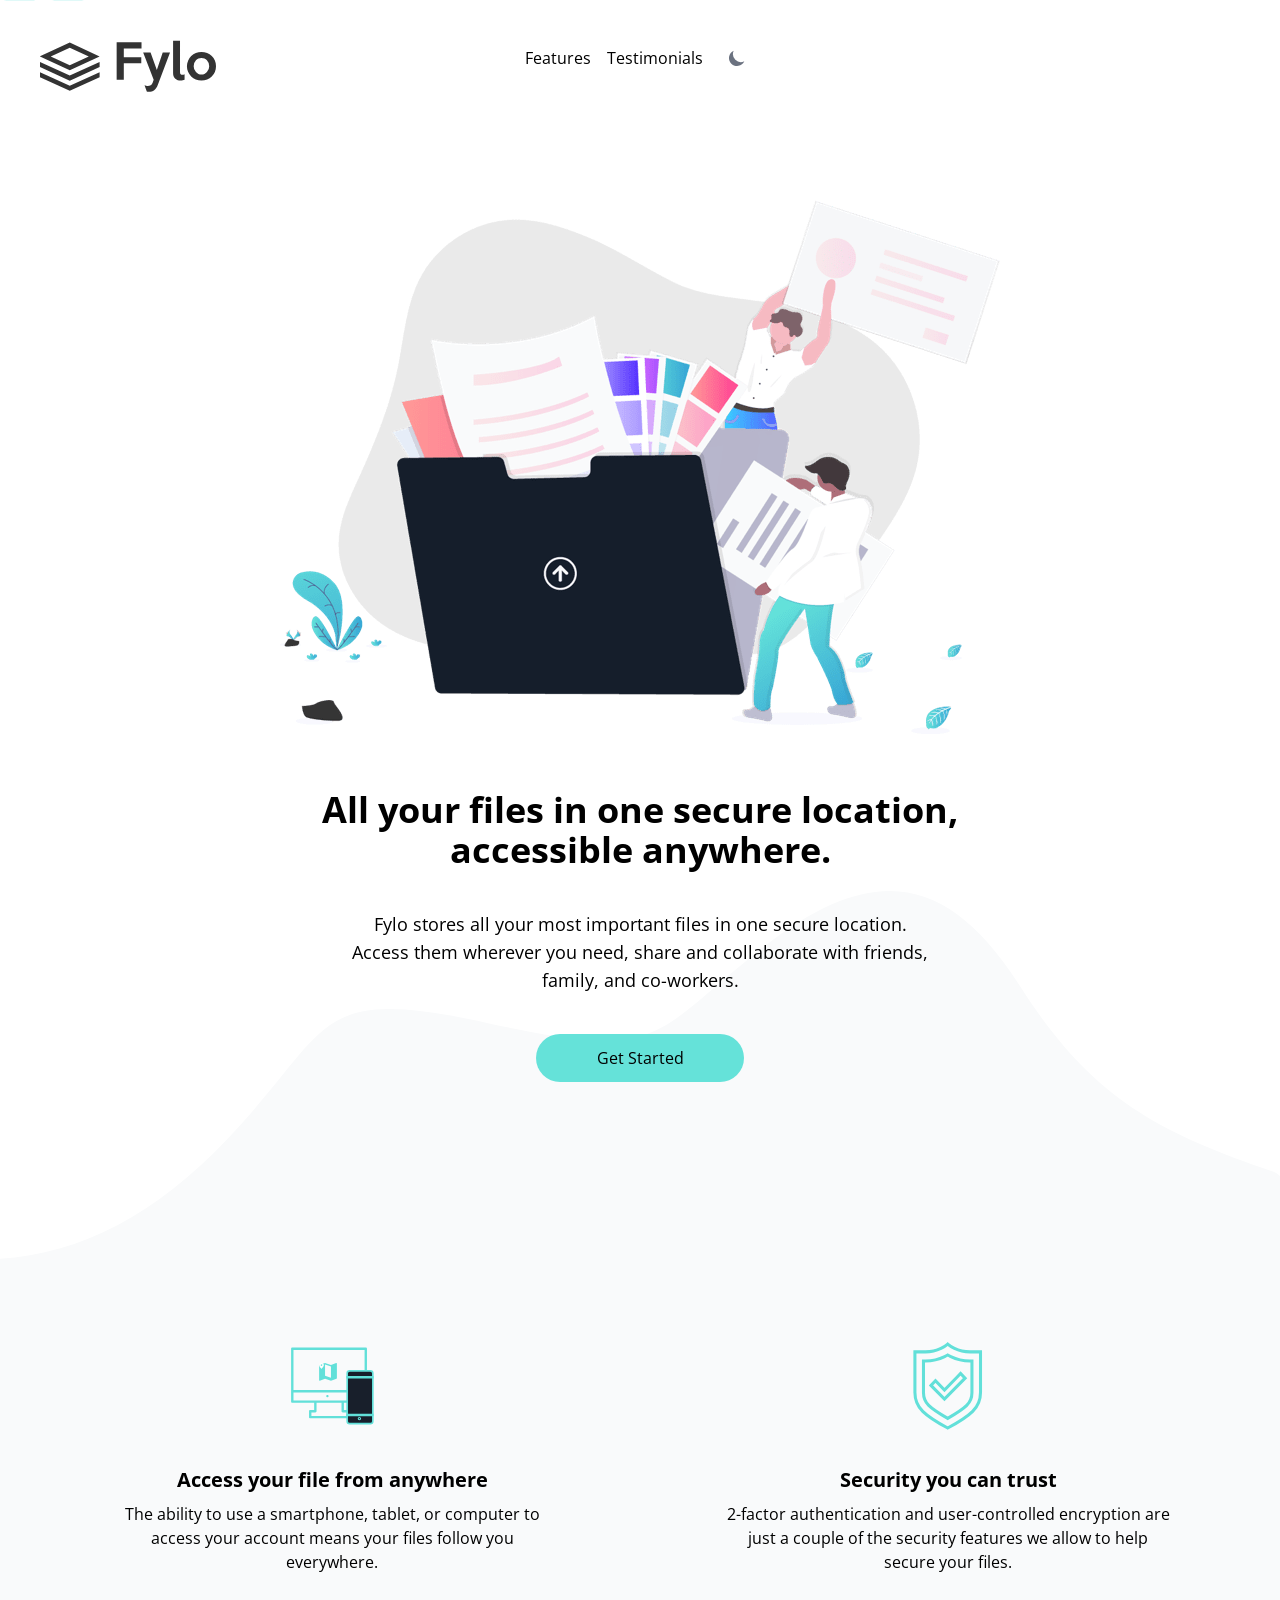
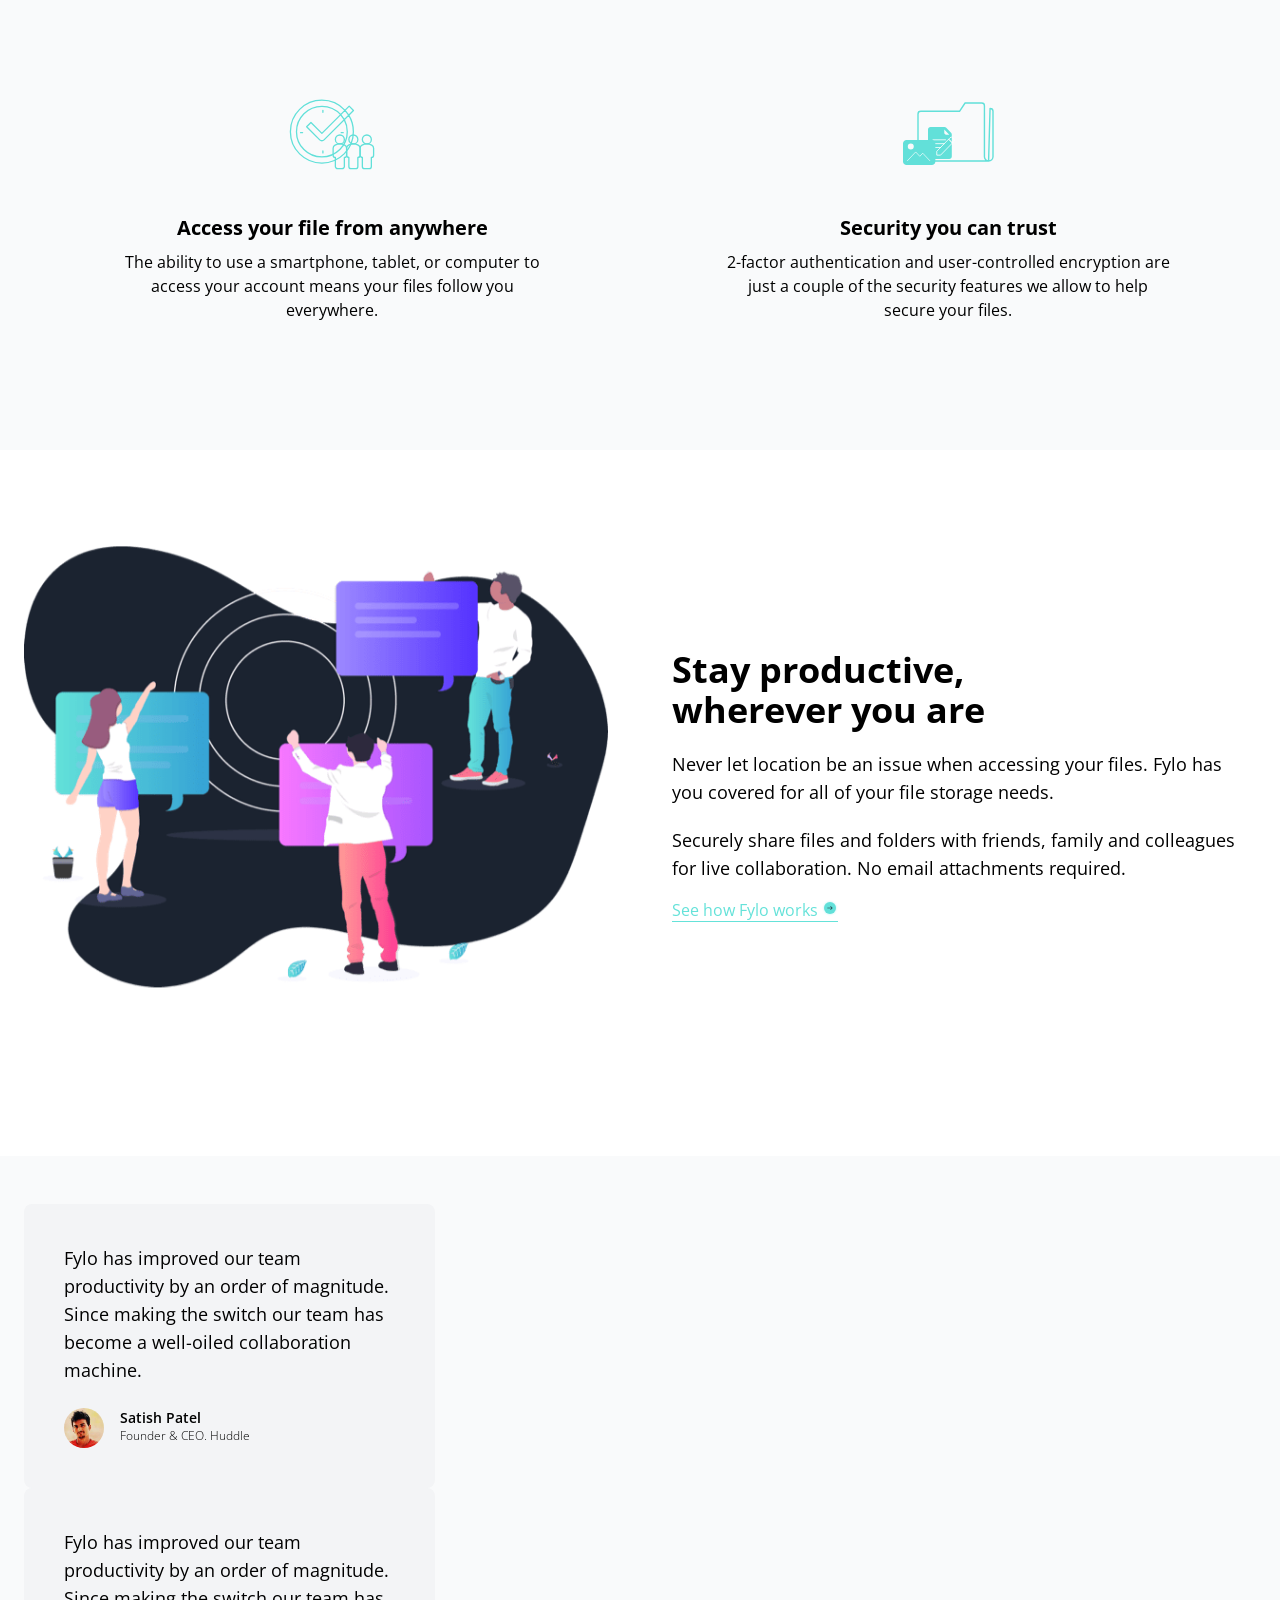
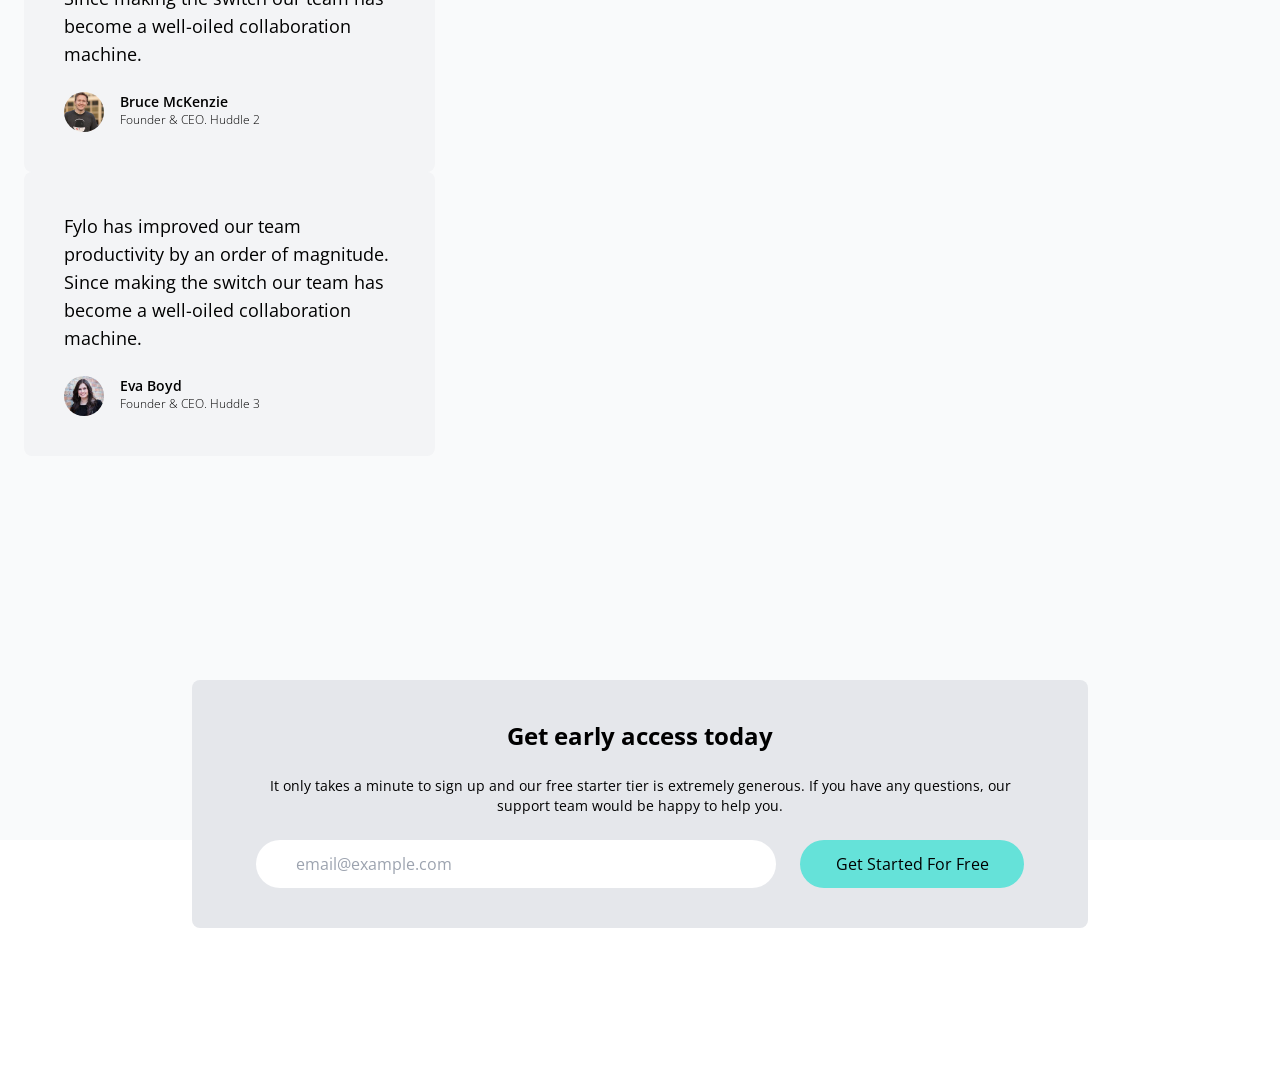
==== commit 45e46b3f: "early access" ====
--- a/src/index.html
+++ b/src/index.html
@@ -286,5 +286,40 @@
         </div>
       </div>
     </section>
+
+    <!-- Early Access Section -->
+    <section id="early-access" class="relative px-6 dark:bg-darkBlue2 md:px-0">
+      <!-- Container -->
+      <div
+        class="relative -top-40 max-w-4xl mx-auto p-10 px-6 space-y-6 text-center rounded-lg bg-gray-200 dark:bg-darkBlue1 md:px-16"
+      >
+        <!---->
+        <h5 class="text-2xl font-bold">Get early access today</h5>
+        <p class="text-sm">
+          It only takes a minute to sign up and our free starter tier is
+          extremely generous. If you have any questions, our support team would
+          be happy to help you.
+        </p>
+
+        <!-- Input & Button Container -->
+        <div
+          class="flex flex-col items-start space-y-6 md:flex-row md:space-y-0 md:space-x-6"
+        >
+          <div class="w-full md:flex-1">
+            <input
+              type="text"
+              class="w-full px-10 py-3 rounded-full focus:outline-none"
+              placeholder="email@example.com"
+            />
+          </div>
+
+          <button
+            class="w-full p-3 px-6 rounded-full bg-accentCyan md:w-56 hover:scale-95"
+          >
+            Get Started For Free
+          </button>
+        </div>
+      </div>
+    </section>
   </body>
 </html>
--- a/css/style.css
+++ b/css/style.css
@@ -592,6 +592,10 @@
   position: absolute;
 }
 
+.relative {
+  position: relative;
+}
+
 .-top-2 {
   top: -0.5rem;
 }
@@ -614,6 +618,10 @@
 
 .top-12 {
   top: 3rem;
+}
+
+.-top-40 {
+  top: -10rem;
 }
 
 .mx-auto {
@@ -697,6 +705,10 @@
   width: 13rem;
 }
 
+.w-full {
+  width: 100%;
+}
+
 .max-w-2xl {
   max-width: 42rem;
 }
@@ -707,6 +719,10 @@
 
 .max-w-xs {
   max-width: 20rem;
+}
+
+.max-w-4xl {
+  max-width: 56rem;
 }
 
 .flex-col {
@@ -792,6 +808,11 @@
   background-color: rgb(255 255 255 / var(--tw-bg-opacity));
 }
 
+.bg-gray-200 {
+  --tw-bg-opacity: 1;
+  background-color: rgb(229 231 235 / var(--tw-bg-opacity));
+}
+
 .bg-curvy-light-mode {
   background-image: url('../src/images/bg-curvy-light-mode.svg');
 }
@@ -829,6 +850,16 @@
   padding-right: 1.5rem;
 }
 
+.px-10 {
+  padding-left: 2.5rem;
+  padding-right: 2.5rem;
+}
+
+.py-3 {
+  padding-top: 0.75rem;
+  padding-bottom: 0.75rem;
+}
+
 .pb-2 {
   padding-bottom: 0.5rem;
 }
@@ -879,6 +910,11 @@
 .text-xs {
   font-size: 0.75rem;
   line-height: 1rem;
+}
+
+.text-2xl {
+  font-size: 1.5rem;
+  line-height: 2rem;
 }
 
 .font-bold {
@@ -958,6 +994,11 @@
   background-color: hsl(219 30% 18% / var(--tw-bg-opacity));
 }
 
+.dark\:bg-darkBlue2:is(.dark *) {
+  --tw-bg-opacity: 1;
+  background-color: hsl(216 53% 9% / var(--tw-bg-opacity));
+}
+
 .dark\:bg-curvy-dark-mode:is(.dark *) {
   background-image: url('../src/images/bg-curvy-dark-mode.svg');
 }
@@ -1016,8 +1057,16 @@
     width: 5rem;
   }
 
+  .md\:w-56 {
+    width: 14rem;
+  }
+
   .md\:max-w-xl {
     max-width: 36rem;
+  }
+
+  .md\:flex-1 {
+    flex: 1 1 0%;
   }
 
   .md\:flex-row {
@@ -1036,6 +1085,22 @@
     margin-bottom: calc(0px * var(--tw-space-y-reverse));
   }
 
+  .md\:space-x-6 > :not([hidden]) ~ :not([hidden]) {
+    --tw-space-x-reverse: 0;
+    margin-right: calc(1.5rem * var(--tw-space-x-reverse));
+    margin-left: calc(1.5rem * calc(1 - var(--tw-space-x-reverse)));
+  }
+
+  .md\:px-0 {
+    padding-left: 0px;
+    padding-right: 0px;
+  }
+
+  .md\:px-16 {
+    padding-left: 4rem;
+    padding-right: 4rem;
+  }
+
   .md\:pb-96 {
     padding-bottom: 24rem;
   }
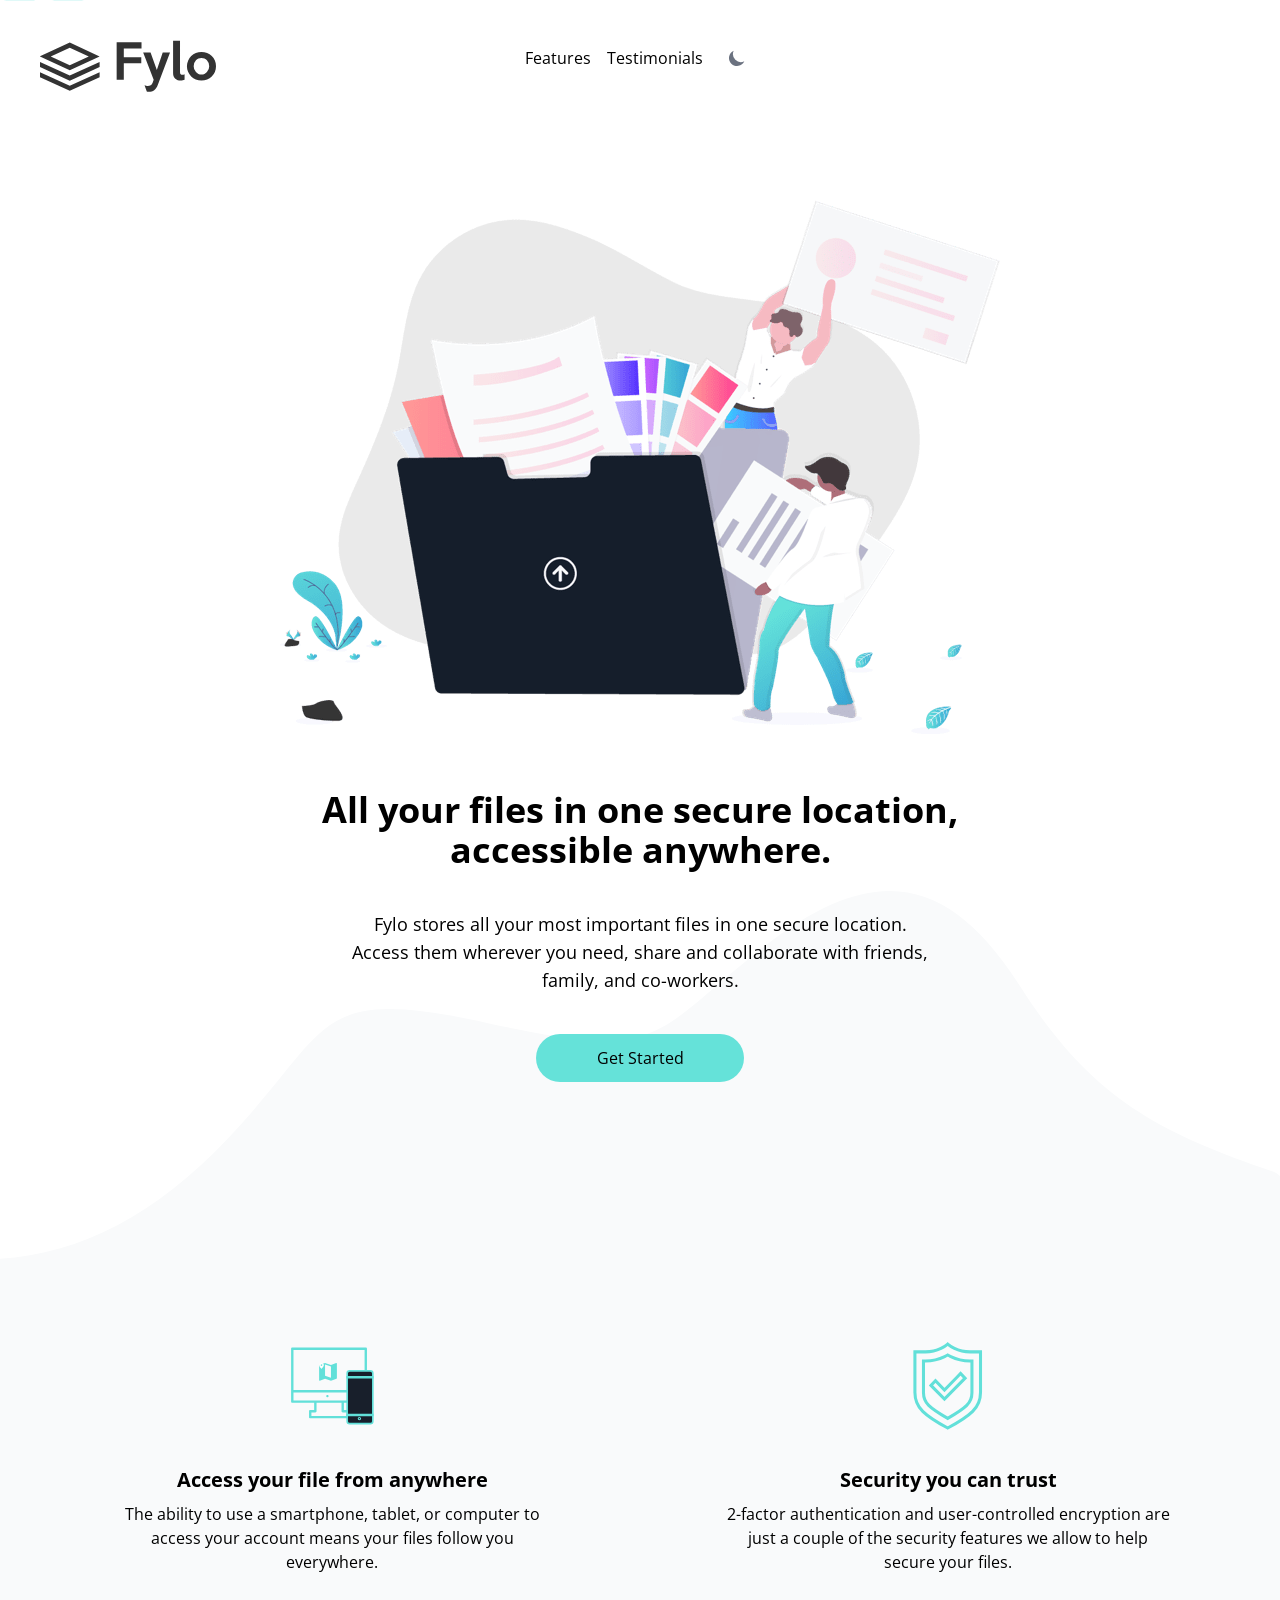
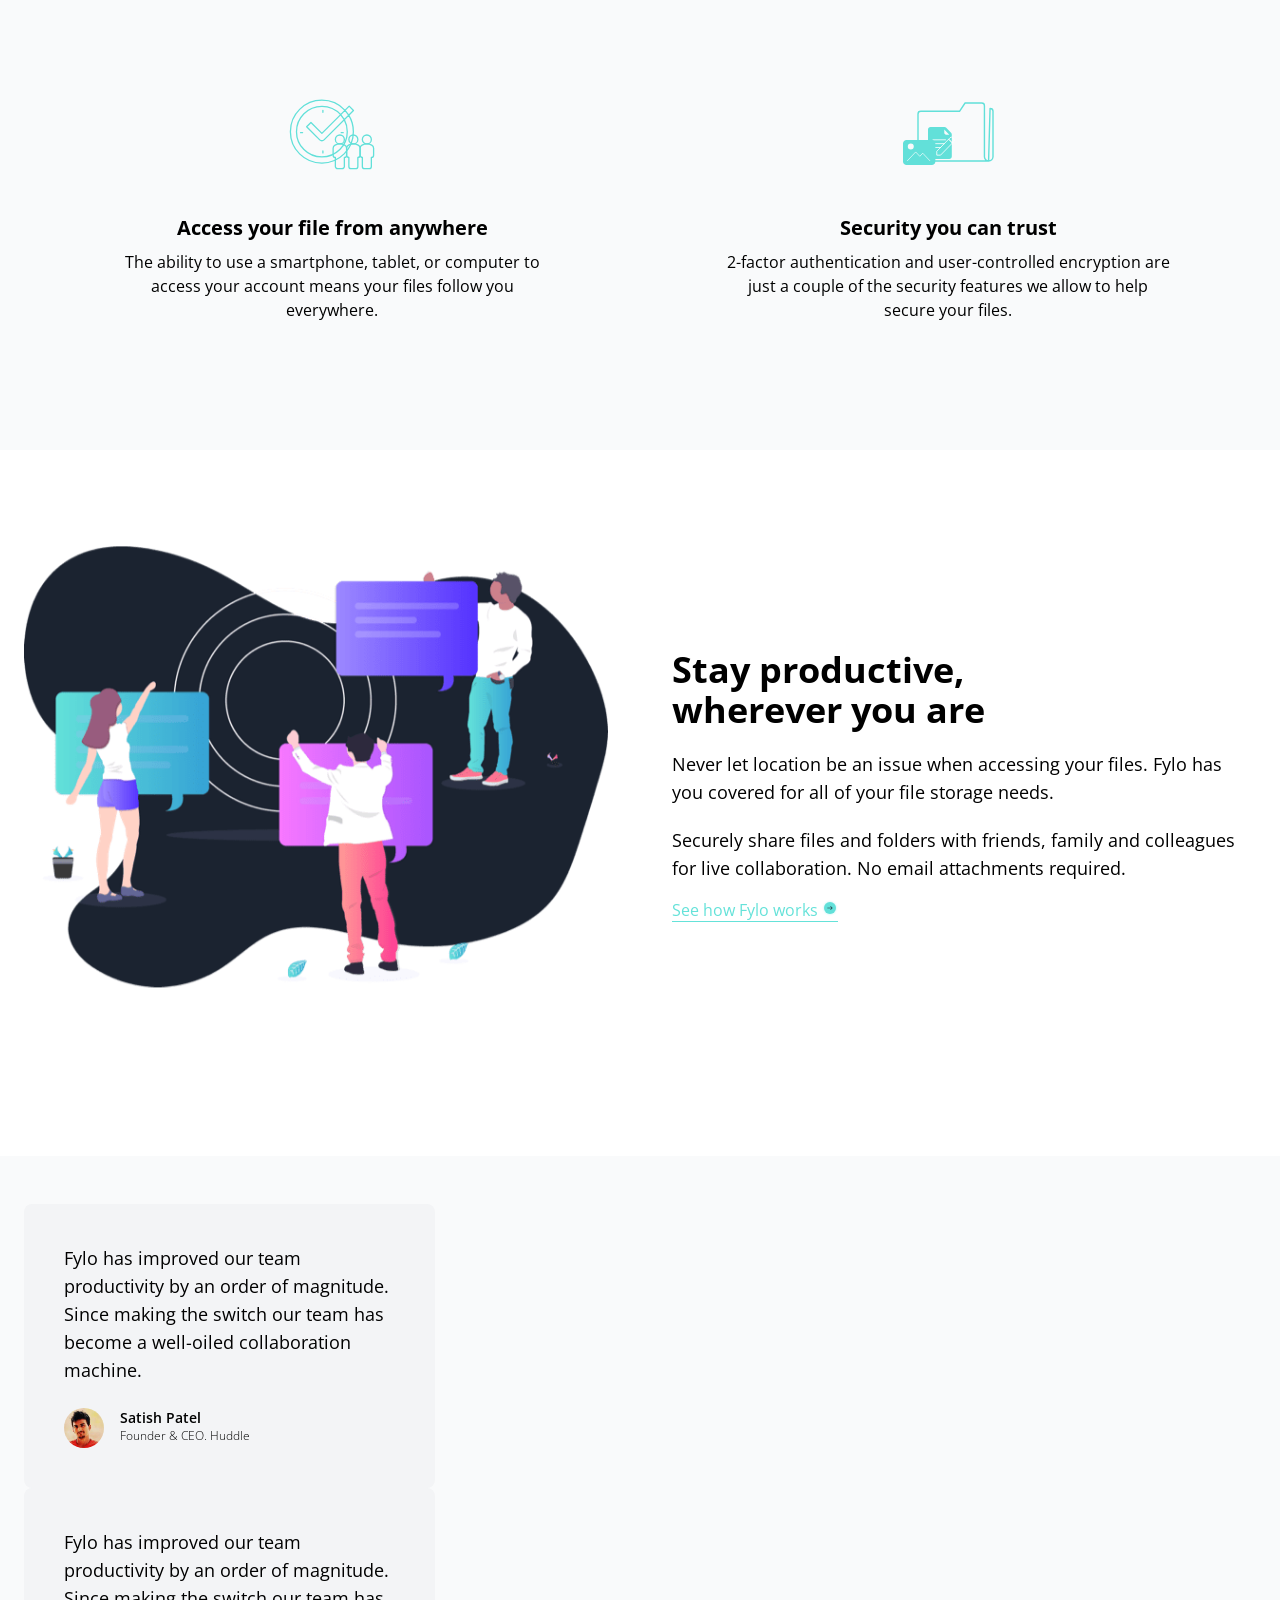
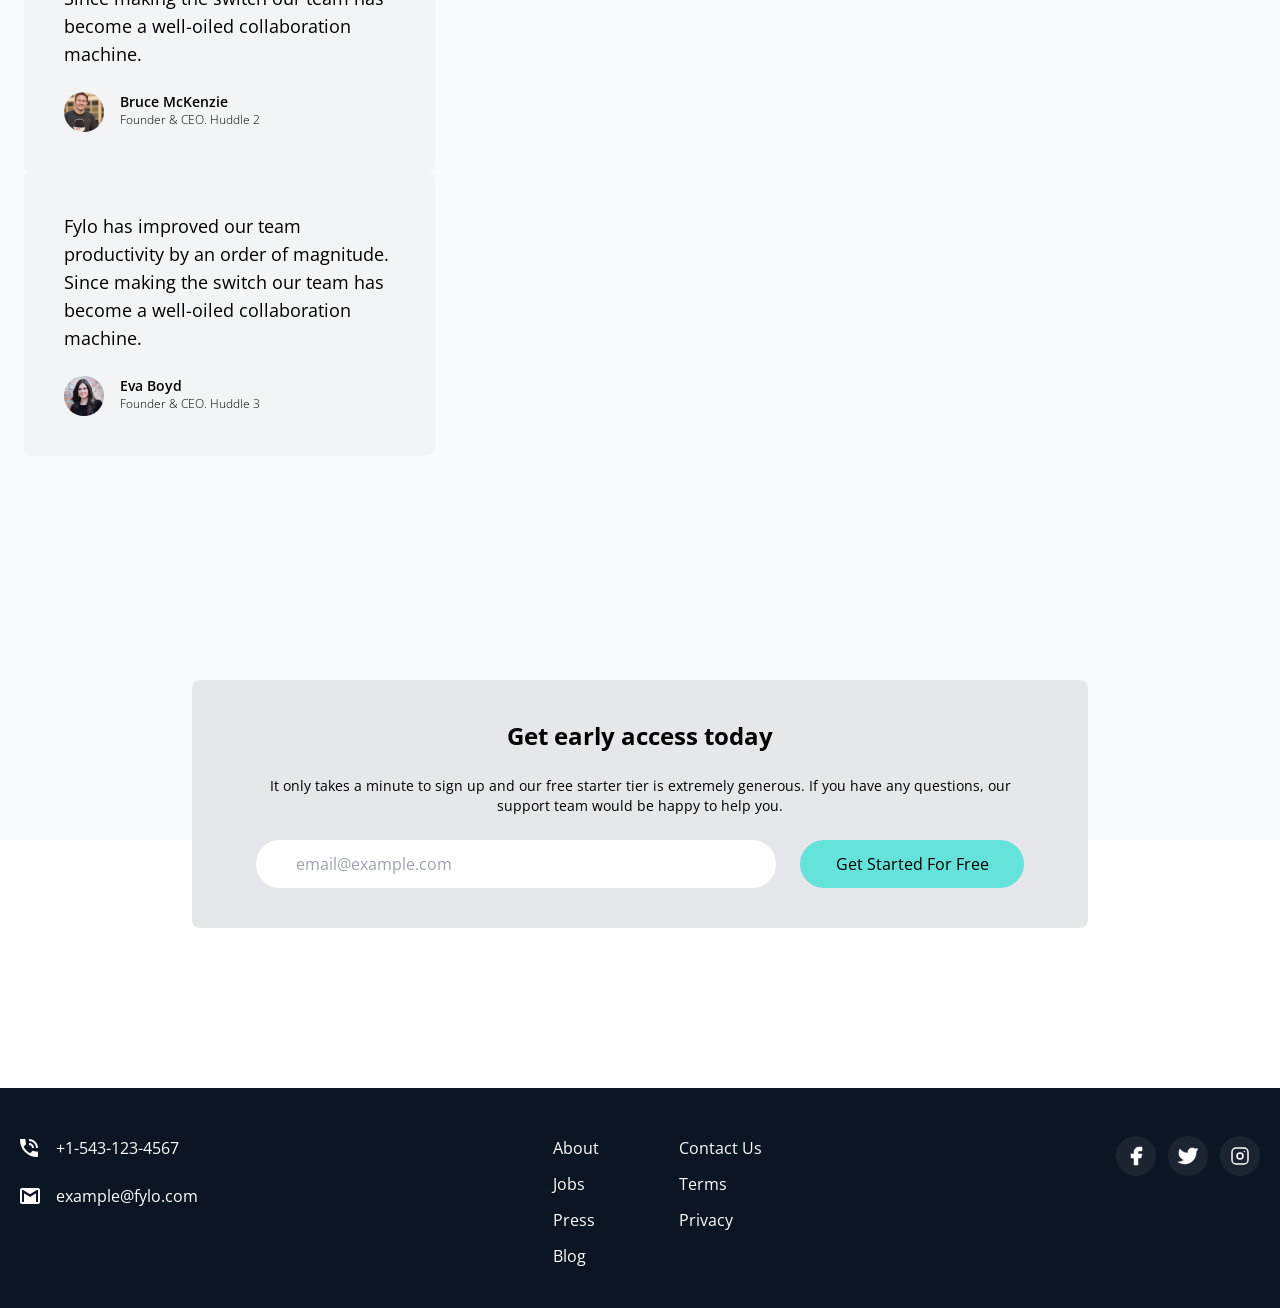
==== commit 0ec72beb: "footer" ====
--- a/src/index.html
+++ b/src/index.html
@@ -1,5 +1,5 @@
 <!DOCTYPE html>
-<html lang="en">
+<html lang="en" class="scroll-smooth">
   <head>
     <meta charset="UTF-8" />
     <meta name="viewport" content="width=device-width, initial-scale=1.0" />
@@ -321,5 +321,80 @@
         </div>
       </div>
     </section>
+
+    <!-- Footer -->
+    <footer class="bg-darkBlue2 text-white">
+      <!---->
+      <div class="container mx-auto px-5 pt-12 pb-10">
+        <!-- Flex Container For All Items  -->
+        <div
+          class="flex flex-col justify-between space-y-24 md:flex-row md:space-y-0"
+        >
+          <!-- Email & Phone -->
+          <div class="mt-10 space-y-6">
+            <div class="flex items-center space-x-3 md:-mt-10">
+              <div class="w-6">
+                <img src="images/icon-phone.svg" alt="" class="scale-10" />
+              </div>
+              <div>+1-543-123-4567</div>
+            </div>
+            <div class="flex items-center space-x-3">
+              <div class="w-6">
+                <img src="images/icon-email.svg" alt="" class="scale-10" />
+              </div>
+              <div>example@fylo.com</div>
+            </div>
+          </div>
+
+          <!-- Menus -->
+          <div
+            class="flex flex-col space-y-10 text-xl md:text-base md:space-x-20 md:space-y-0 md:flex-row"
+          >
+            <div class="flex flex-col space-y-3">
+              <a href="#">About</a>
+              <a href="#">Jobs</a>
+              <a href="#">Press</a>
+              <a href="#">Blog</a>
+            </div>
+            <div class="flex flex-col space-y-3">
+              <a href="#">Contact Us</a>
+              <a href="#">Terms</a>
+              <a href="#">Privacy</a>
+            </div>
+          </div>
+
+          <!-- Social -->
+          <div class="flex justify-center pb-10 space-x-3">
+            <div>
+              <a href="#">
+                <img
+                  src="images/facebook.svg"
+                  alt=""
+                  class="p-2 bg-darkBlue rounded-full ficon"
+                />
+              </a>
+            </div>
+            <div>
+              <a href="#">
+                <img
+                  src="images/twitter.svg"
+                  alt=""
+                  class="p-2 bg-darkBlue rounded-full ficon"
+                />
+              </a>
+            </div>
+            <div>
+              <a href="#">
+                <img
+                  src="images/instagram.svg"
+                  alt=""
+                  class="p-2 bg-darkBlue rounded-full ficon"
+                />
+              </a>
+            </div>
+          </div>
+        </div>
+      </div>
+    </footer>
   </body>
 </html>
--- a/css/style.css
+++ b/css/style.css
@@ -600,6 +600,10 @@
   top: -0.5rem;
 }
 
+.-top-40 {
+  top: -10rem;
+}
+
 .left-1 {
   left: 0.25rem;
 }
@@ -618,10 +622,6 @@
 
 .top-12 {
   top: 3rem;
-}
-
-.-top-40 {
-  top: -10rem;
 }
 
 .mx-auto {
@@ -705,6 +705,10 @@
   width: 13rem;
 }
 
+.w-6 {
+  width: 1.5rem;
+}
+
 .w-full {
   width: 100%;
 }
@@ -713,6 +717,10 @@
   max-width: 42rem;
 }
 
+.max-w-4xl {
+  max-width: 56rem;
+}
+
 .max-w-md {
   max-width: 28rem;
 }
@@ -721,10 +729,6 @@
   max-width: 20rem;
 }
 
-.max-w-4xl {
-  max-width: 56rem;
-}
-
 .flex-col {
   flex-direction: column;
 }
@@ -739,6 +743,16 @@
 
 .justify-center {
   justify-content: center;
+}
+
+.justify-between {
+  justify-content: space-between;
+}
+
+.space-x-3 > :not([hidden]) ~ :not([hidden]) {
+  --tw-space-x-reverse: 0;
+  margin-right: calc(0.75rem * var(--tw-space-x-reverse));
+  margin-left: calc(0.75rem * calc(1 - var(--tw-space-x-reverse)));
 }
 
 .space-x-4 > :not([hidden]) ~ :not([hidden]) {
@@ -747,6 +761,12 @@
   margin-left: calc(1rem * calc(1 - var(--tw-space-x-reverse)));
 }
 
+.space-y-10 > :not([hidden]) ~ :not([hidden]) {
+  --tw-space-y-reverse: 0;
+  margin-top: calc(2.5rem * calc(1 - var(--tw-space-y-reverse)));
+  margin-bottom: calc(2.5rem * var(--tw-space-y-reverse));
+}
+
 .space-y-2 > :not([hidden]) ~ :not([hidden]) {
   --tw-space-y-reverse: 0;
   margin-top: calc(0.5rem * calc(1 - var(--tw-space-y-reverse)));
@@ -759,6 +779,12 @@
   margin-bottom: calc(6rem * var(--tw-space-y-reverse));
 }
 
+.space-y-3 > :not([hidden]) ~ :not([hidden]) {
+  --tw-space-y-reverse: 0;
+  margin-top: calc(0.75rem * calc(1 - var(--tw-space-y-reverse)));
+  margin-bottom: calc(0.75rem * var(--tw-space-y-reverse));
+}
+
 .space-y-5 > :not([hidden]) ~ :not([hidden]) {
   --tw-space-y-reverse: 0;
   margin-top: calc(1.25rem * calc(1 - var(--tw-space-y-reverse)));
@@ -771,6 +797,10 @@
   margin-bottom: calc(1.5rem * var(--tw-space-y-reverse));
 }
 
+.scroll-smooth {
+  scroll-behavior: smooth;
+}
+
 .rounded-full {
   border-radius: 9999px;
 }
@@ -793,11 +823,26 @@
   background-color: hsl(176 68% 64% / var(--tw-bg-opacity));
 }
 
+.bg-darkBlue {
+  --tw-bg-opacity: 1;
+  background-color: hsl(217 28% 15% / var(--tw-bg-opacity));
+}
+
+.bg-darkBlue2 {
+  --tw-bg-opacity: 1;
+  background-color: hsl(216 53% 9% / var(--tw-bg-opacity));
+}
+
 .bg-gray-100 {
   --tw-bg-opacity: 1;
   background-color: rgb(243 244 246 / var(--tw-bg-opacity));
 }
 
+.bg-gray-200 {
+  --tw-bg-opacity: 1;
+  background-color: rgb(229 231 235 / var(--tw-bg-opacity));
+}
+
 .bg-gray-50 {
   --tw-bg-opacity: 1;
   background-color: rgb(249 250 251 / var(--tw-bg-opacity));
@@ -806,11 +851,6 @@
 .bg-white {
   --tw-bg-opacity: 1;
   background-color: rgb(255 255 255 / var(--tw-bg-opacity));
-}
-
-.bg-gray-200 {
-  --tw-bg-opacity: 1;
-  background-color: rgb(229 231 235 / var(--tw-bg-opacity));
 }
 
 .bg-curvy-light-mode {
@@ -843,6 +883,16 @@
 
 .p-3 {
   padding: 0.75rem;
+}
+
+.px-10 {
+  padding-left: 2.5rem;
+  padding-right: 2.5rem;
+}
+
+.px-5 {
+  padding-left: 1.25rem;
+  padding-right: 1.25rem;
 }
 
 .px-6 {
@@ -850,16 +900,15 @@
   padding-right: 1.5rem;
 }
 
-.px-10 {
-  padding-left: 2.5rem;
-  padding-right: 2.5rem;
-}
-
 .py-3 {
   padding-top: 0.75rem;
   padding-bottom: 0.75rem;
 }
 
+.pb-10 {
+  padding-bottom: 2.5rem;
+}
+
 .pb-2 {
   padding-bottom: 0.5rem;
 }
@@ -890,6 +939,11 @@
 
 .font-opensans {
   font-family: Open Sans, sans-serif;
+}
+
+.text-2xl {
+  font-size: 1.5rem;
+  line-height: 2rem;
 }
 
 .text-3xl {
@@ -912,11 +966,6 @@
   line-height: 1rem;
 }
 
-.text-2xl {
-  font-size: 1.5rem;
-  line-height: 2rem;
-}
-
 .font-bold {
   font-weight: 700;
 }
@@ -945,6 +994,16 @@
 .text-gray-500 {
   --tw-text-opacity: 1;
   color: rgb(107 114 128 / var(--tw-text-opacity));
+}
+
+.text-white {
+  --tw-text-opacity: 1;
+  color: rgb(255 255 255 / var(--tw-text-opacity));
+}
+
+.ficon:hover {
+  filter: invert(80%) sepia(37%) saturate(7048%) hue-rotate(132deg)
+    brightness(105%) contrast(104%);
 }
 
 .hover\:scale-95:hover {
@@ -989,14 +1048,14 @@
   background-color: hsl(218 28% 13% / var(--tw-bg-opacity));
 }
 
+.dark\:bg-darkBlue2:is(.dark *) {
+  --tw-bg-opacity: 1;
+  background-color: hsl(216 53% 9% / var(--tw-bg-opacity));
+}
+
 .dark\:bg-darkBlue3:is(.dark *) {
   --tw-bg-opacity: 1;
   background-color: hsl(219 30% 18% / var(--tw-bg-opacity));
-}
-
-.dark\:bg-darkBlue2:is(.dark *) {
-  --tw-bg-opacity: 1;
-  background-color: hsl(216 53% 9% / var(--tw-bg-opacity));
 }
 
 .dark\:bg-curvy-dark-mode:is(.dark *) {
@@ -1039,6 +1098,10 @@
   .md\:mx-0 {
     margin-left: 0px;
     margin-right: 0px;
+  }
+
+  .md\:-mt-10 {
+    margin-top: -2.5rem;
   }
 
   .md\:h-20 {
@@ -1079,18 +1142,24 @@
     margin-left: calc(4rem * calc(1 - var(--tw-space-x-reverse)));
   }
 
+  .md\:space-x-20 > :not([hidden]) ~ :not([hidden]) {
+    --tw-space-x-reverse: 0;
+    margin-right: calc(5rem * var(--tw-space-x-reverse));
+    margin-left: calc(5rem * calc(1 - var(--tw-space-x-reverse)));
+  }
+
+  .md\:space-x-6 > :not([hidden]) ~ :not([hidden]) {
+    --tw-space-x-reverse: 0;
+    margin-right: calc(1.5rem * var(--tw-space-x-reverse));
+    margin-left: calc(1.5rem * calc(1 - var(--tw-space-x-reverse)));
+  }
+
   .md\:space-y-0 > :not([hidden]) ~ :not([hidden]) {
     --tw-space-y-reverse: 0;
     margin-top: calc(0px * calc(1 - var(--tw-space-y-reverse)));
     margin-bottom: calc(0px * var(--tw-space-y-reverse));
   }
 
-  .md\:space-x-6 > :not([hidden]) ~ :not([hidden]) {
-    --tw-space-x-reverse: 0;
-    margin-right: calc(1.5rem * var(--tw-space-x-reverse));
-    margin-left: calc(1.5rem * calc(1 - var(--tw-space-x-reverse)));
-  }
-
   .md\:px-0 {
     padding-left: 0px;
     padding-right: 0px;
@@ -1114,6 +1183,11 @@
     line-height: 2.5rem;
   }
 
+  .md\:text-base {
+    font-size: 1rem;
+    line-height: 1.5rem;
+  }
+
   .md\:text-lg {
     font-size: 1.125rem;
     line-height: 1.75rem;
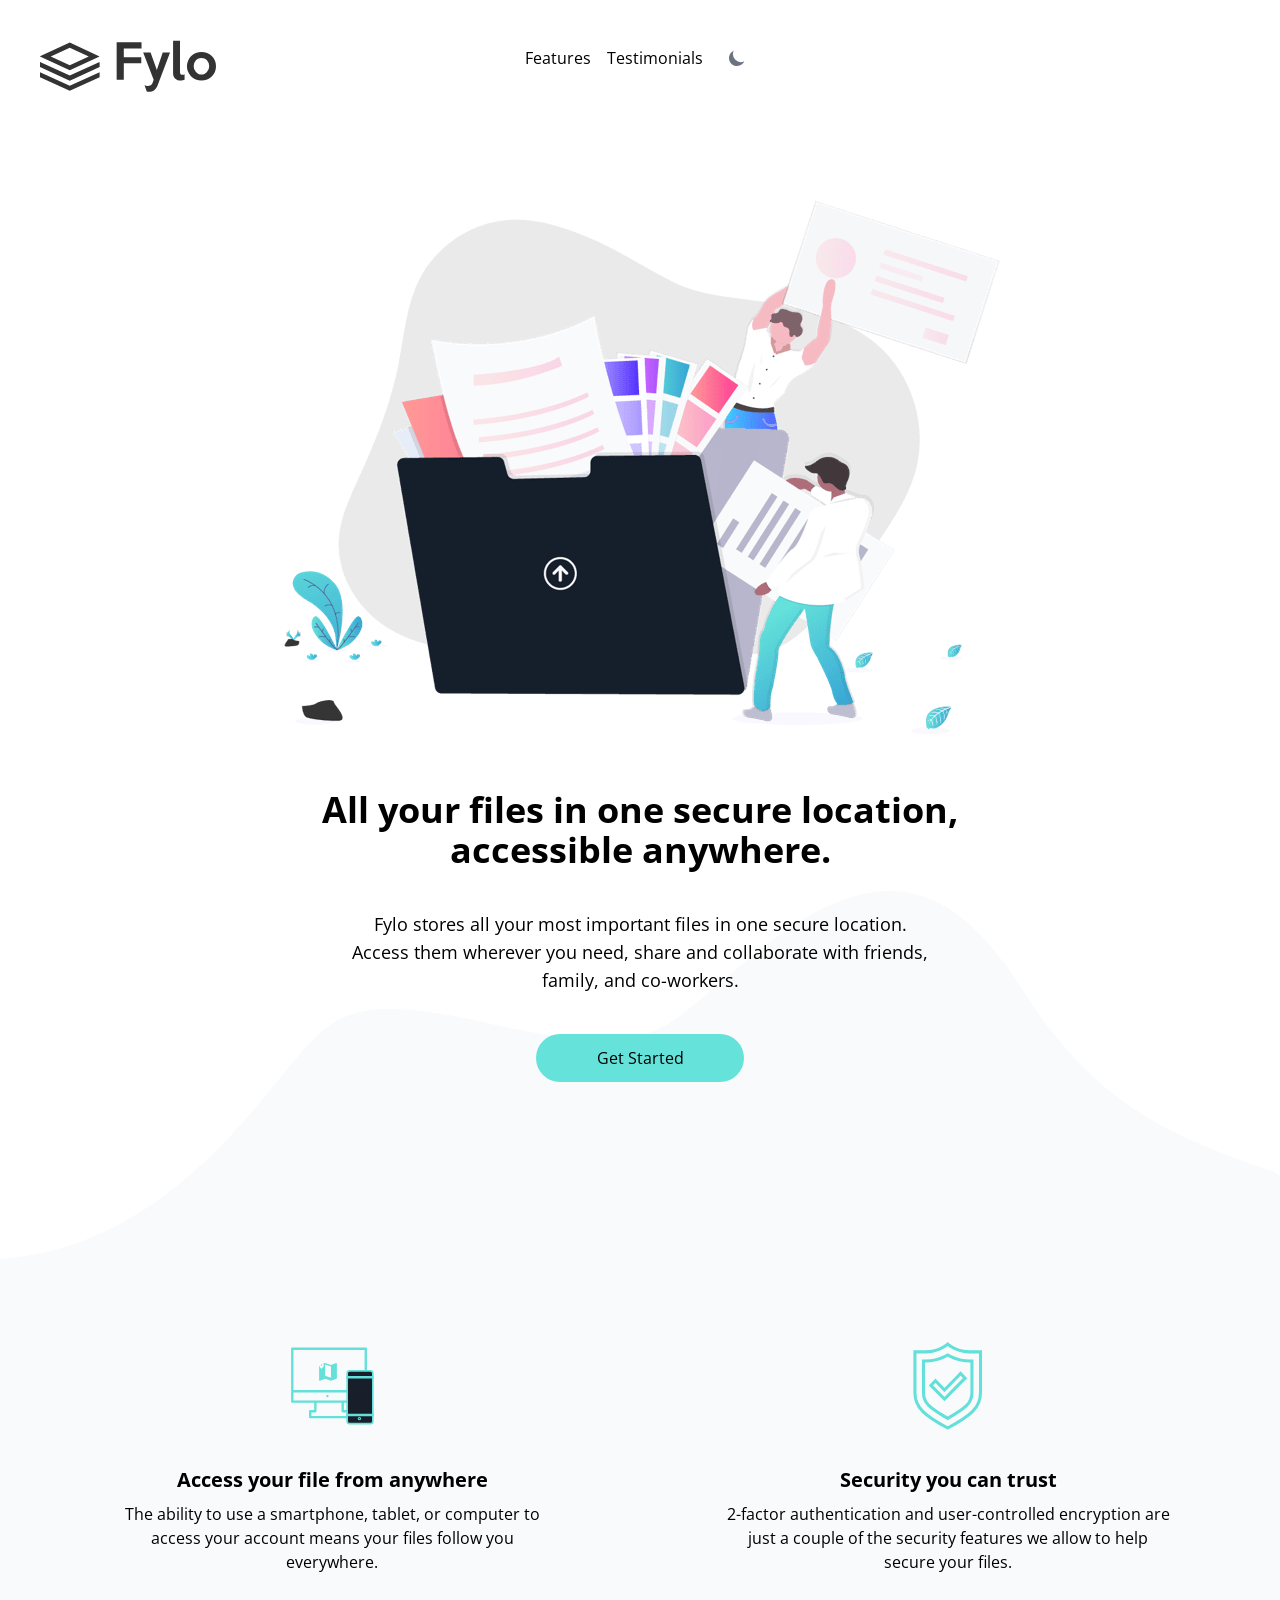
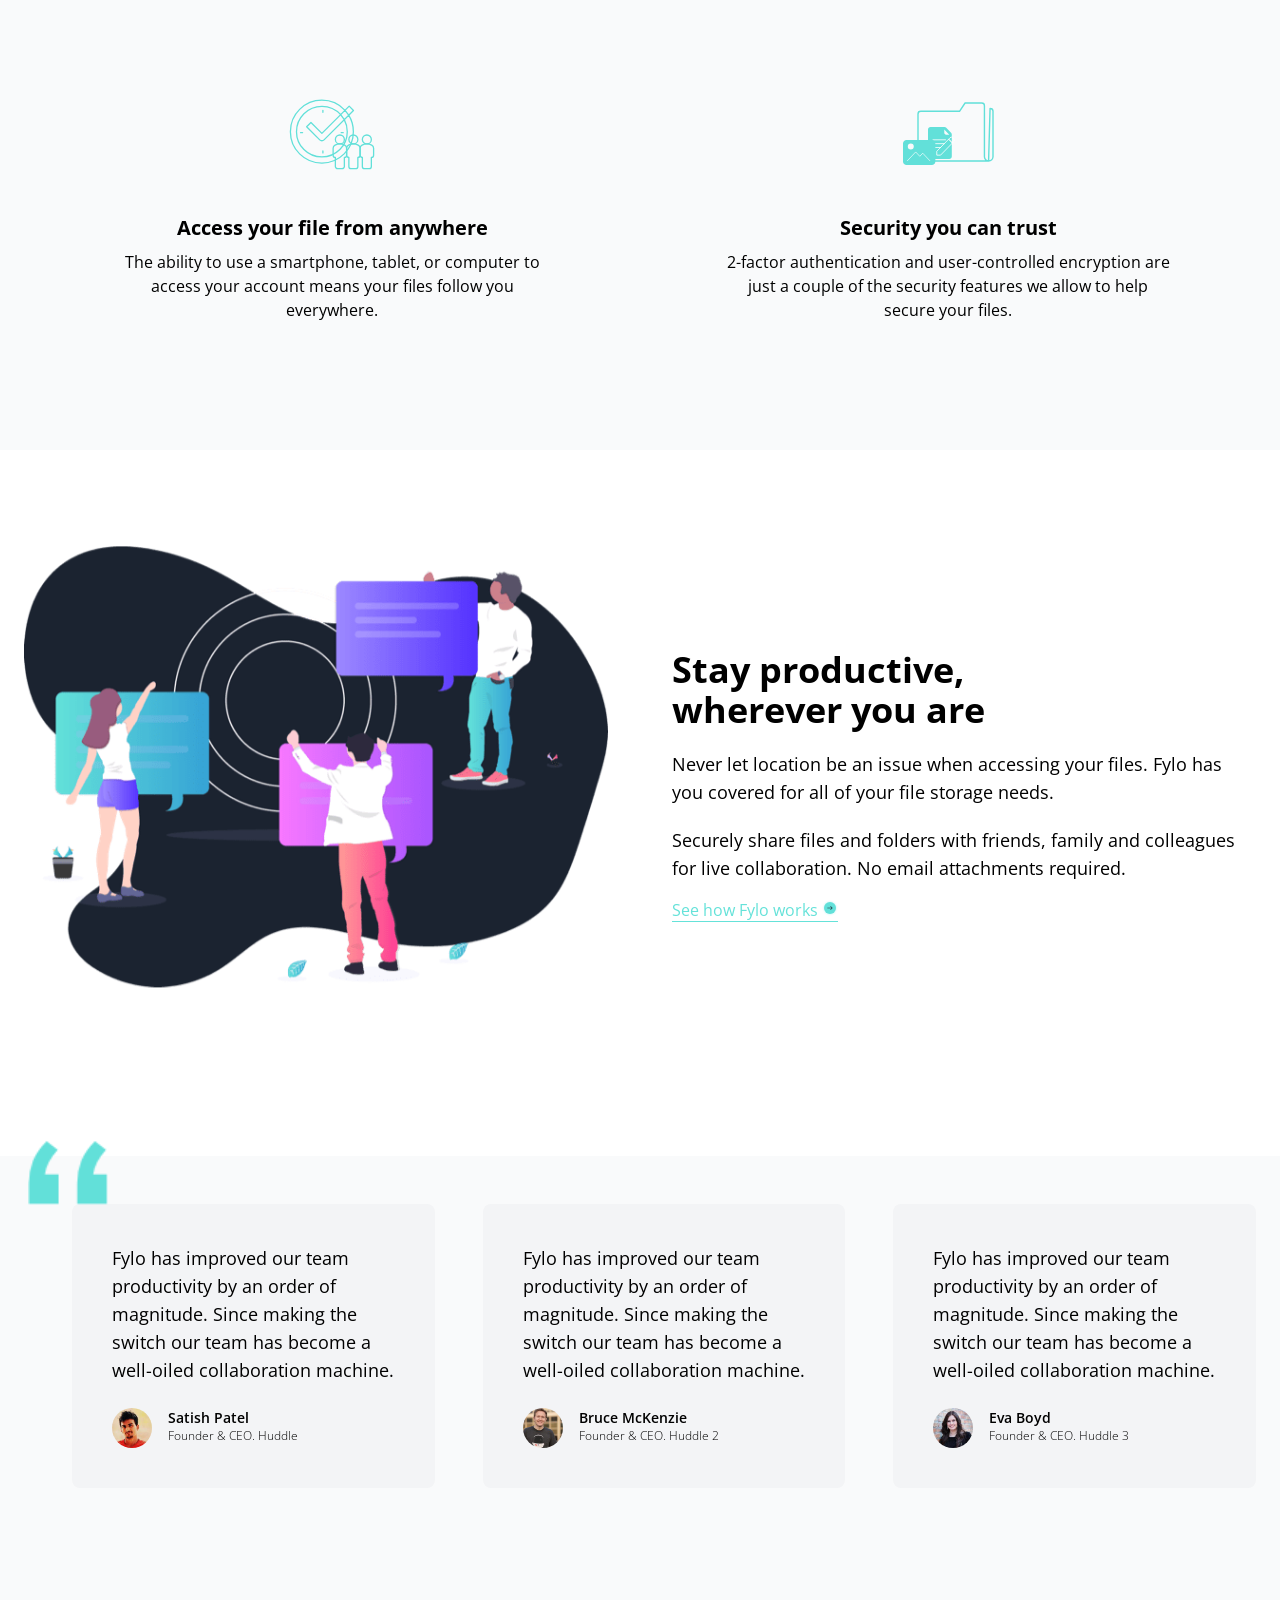
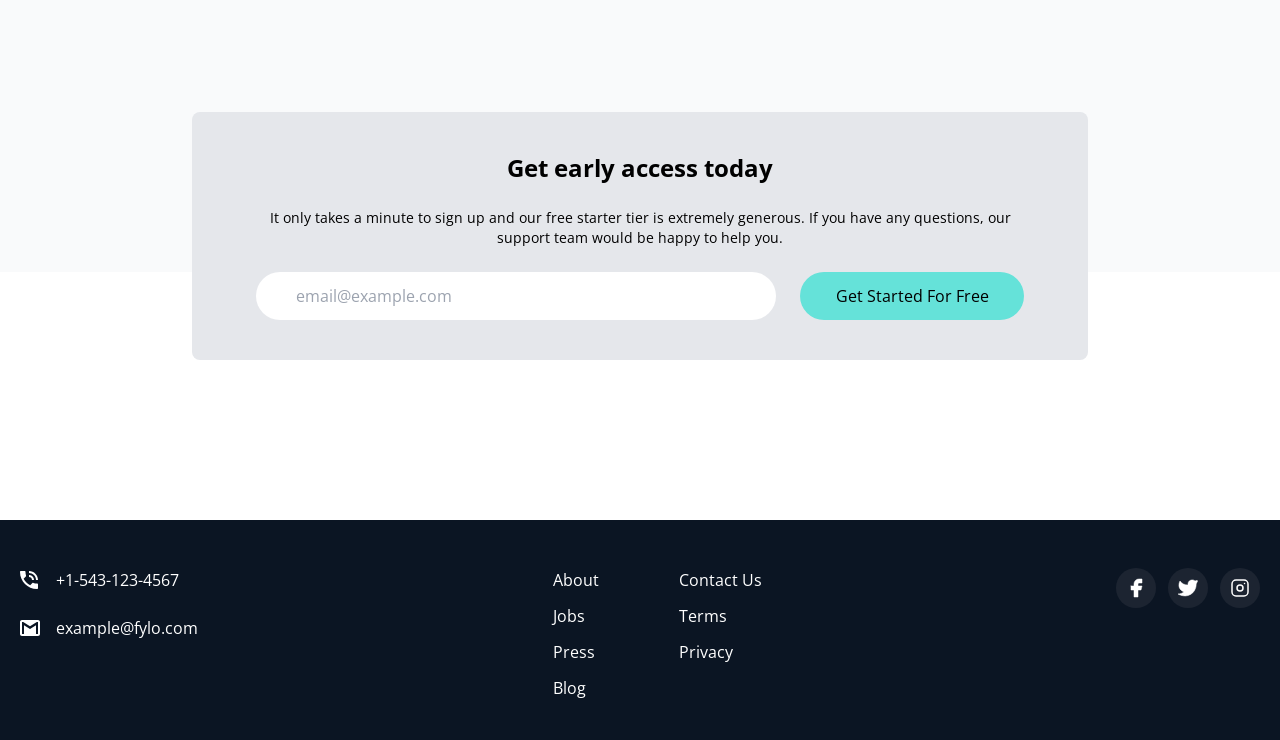
==== commit c7e17e20: "fix testimonial section" ====
--- a/src/index.html
+++ b/src/index.html
@@ -210,77 +210,81 @@
       <!-- Testimonials Container -->
       <div class="container mx-auto px-6 pt-12 pb-80 md:pb-96">
         <!-- Boxes Container -->
-        <img
-          src="images/bg-quotes.png"
-          alt=""
-          class="absolute left-1 -top-2 w-10 md:-top-16 md:w-20"
-        />
-
-        <!-- Box 1 -->
         <div
-          class="flex flex-col p-10 space-y-6 rounded-lg bg-gray-100 dark:bg-darkBlue3 md:w-1/3"
-        >
-          <p class="text-sm leading-5 md:text-lg">
-            Fylo has improved our team productivity by an order of magnitude.
-            Since making the switch our team has become a well-oiled
-            collaboration machine.
-          </p>
-          <!-- Customer Info -->
-          <div class="flex space-x-4">
-            <img
-              src="images/profile-1.jpg"
-              alt=""
-              class="w-10 h-10 rounded-full"
-            />
-            <div>
-              <h5 class="text-sm font-semibold">Satish Patel</h5>
-              <p class="text-xs font-extralight">Founder & CEO. Huddle</p>
-            </div>
-          </div>
-        </div>
-
-        <!-- Box 2 -->
-        <div
-          class="flex flex-col p-10 space-y-6 rounded-lg bg-gray-100 dark:bg-darkBlue3 md:w-1/3"
-        >
-          <p class="text-sm leading-5 md:text-lg">
-            Fylo has improved our team productivity by an order of magnitude.
-            Since making the switch our team has become a well-oiled
-            collaboration machine.
-          </p>
-          <!-- Customer Info -->
-          <div class="flex space-x-4">
-            <img
-              src="images/profile-2.jpg"
-              alt=""
-              class="w-10 h-10 rounded-full"
-            />
-            <div>
-              <h5 class="text-sm font-semibold">Bruce McKenzie</h5>
-              <p class="text-xs font-extralight">Founder & CEO. Huddle 2</p>
-            </div>
-          </div>
-        </div>
-
-        <!-- Box 3 -->
-        <div
-          class="flex flex-col p-10 space-y-6 rounded-lg bg-gray-100 dark:bg-darkBlue3 md:w-1/3"
-        >
-          <p class="text-sm leading-5 md:text-lg">
-            Fylo has improved our team productivity by an order of magnitude.
-            Since making the switch our team has become a well-oiled
-            collaboration machine.
-          </p>
-          <!-- Customer Info -->
-          <div class="flex space-x-4">
-            <img
-              src="images/profile-3.jpg"
-              alt=""
-              class="w-10 h-10 rounded-full"
-            />
-            <div>
-              <h5 class="text-sm font-semibold">Eva Boyd</h5>
-              <p class="text-xs font-extralight">Founder & CEO. Huddle 3</p>
+          class="relative flex flex-col w-full space-y-6 md:flex-row md:space-y-0 md:space-x-12"
+        >
+          <img
+            src="images/bg-quotes.png"
+            alt=""
+            class="absolute left-1 -top-2 w-10 md:-top-16 md:w-20"
+          />
+
+          <!-- Box 1 -->
+          <div
+            class="flex flex-col p-10 space-y-6 rounded-lg bg-gray-100 dark:bg-darkBlue3 md:w-1/3"
+          >
+            <p class="text-sm leading-5 md:text-lg">
+              Fylo has improved our team productivity by an order of magnitude.
+              Since making the switch our team has become a well-oiled
+              collaboration machine.
+            </p>
+            <!-- Customer Info -->
+            <div class="flex space-x-4">
+              <img
+                src="images/profile-1.jpg"
+                alt=""
+                class="w-10 h-10 rounded-full"
+              />
+              <div>
+                <h5 class="text-sm font-semibold">Satish Patel</h5>
+                <p class="text-xs font-extralight">Founder & CEO. Huddle</p>
+              </div>
+            </div>
+          </div>
+
+          <!-- Box 2 -->
+          <div
+            class="flex flex-col p-10 space-y-6 rounded-lg bg-gray-100 dark:bg-darkBlue3 md:w-1/3"
+          >
+            <p class="text-sm leading-5 md:text-lg">
+              Fylo has improved our team productivity by an order of magnitude.
+              Since making the switch our team has become a well-oiled
+              collaboration machine.
+            </p>
+            <!-- Customer Info -->
+            <div class="flex space-x-4">
+              <img
+                src="images/profile-2.jpg"
+                alt=""
+                class="w-10 h-10 rounded-full"
+              />
+              <div>
+                <h5 class="text-sm font-semibold">Bruce McKenzie</h5>
+                <p class="text-xs font-extralight">Founder & CEO. Huddle 2</p>
+              </div>
+            </div>
+          </div>
+
+          <!-- Box 3 -->
+          <div
+            class="flex flex-col p-10 space-y-6 rounded-lg bg-gray-100 dark:bg-darkBlue3 md:w-1/3"
+          >
+            <p class="text-sm leading-5 md:text-lg">
+              Fylo has improved our team productivity by an order of magnitude.
+              Since making the switch our team has become a well-oiled
+              collaboration machine.
+            </p>
+            <!-- Customer Info -->
+            <div class="flex space-x-4">
+              <img
+                src="images/profile-3.jpg"
+                alt=""
+                class="w-10 h-10 rounded-full"
+              />
+              <div>
+                <h5 class="text-sm font-semibold">Eva Boyd</h5>
+                <p class="text-xs font-extralight">Founder & CEO. Huddle 3</p>
+              </div>
             </div>
           </div>
         </div>
--- a/css/style.css
+++ b/css/style.css
@@ -1160,6 +1160,12 @@
     margin-bottom: calc(0px * var(--tw-space-y-reverse));
   }
 
+  .md\:space-x-12 > :not([hidden]) ~ :not([hidden]) {
+    --tw-space-x-reverse: 0;
+    margin-right: calc(3rem * var(--tw-space-x-reverse));
+    margin-left: calc(3rem * calc(1 - var(--tw-space-x-reverse)));
+  }
+
   .md\:px-0 {
     padding-left: 0px;
     padding-right: 0px;
